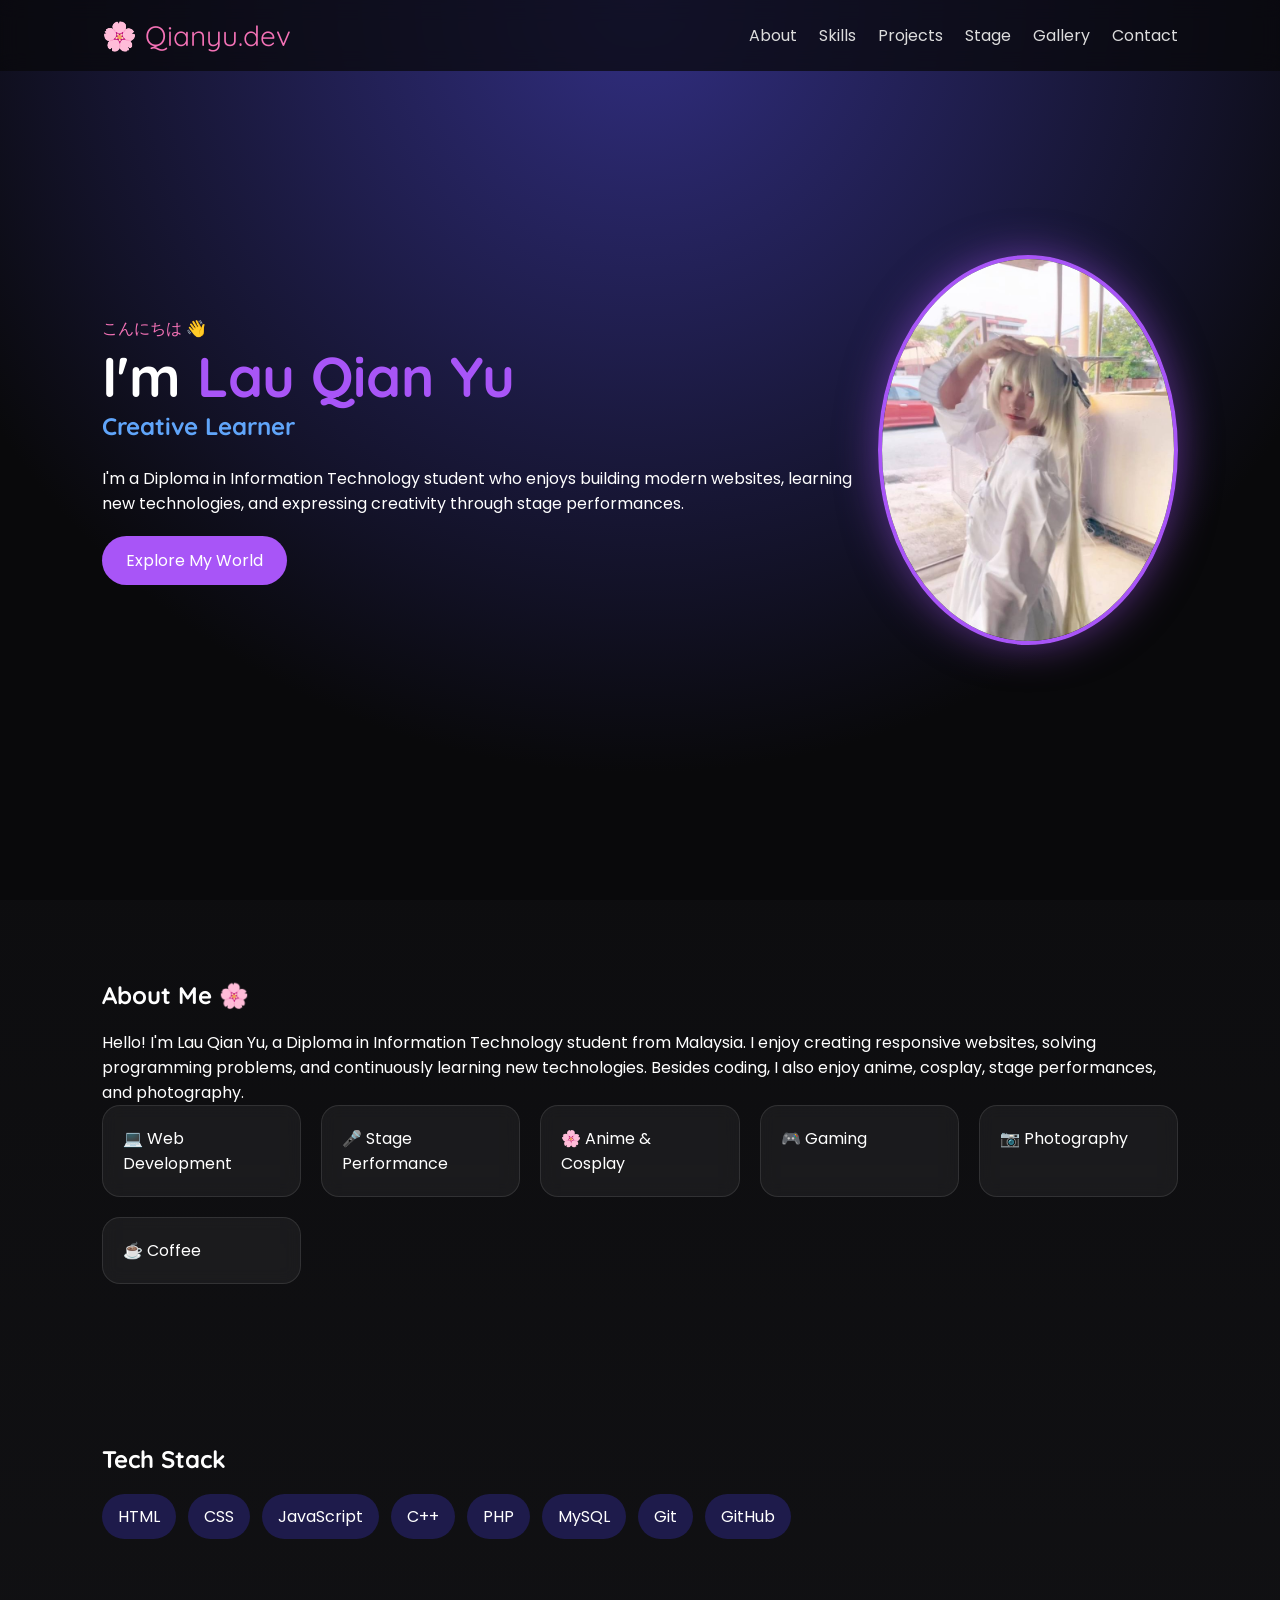
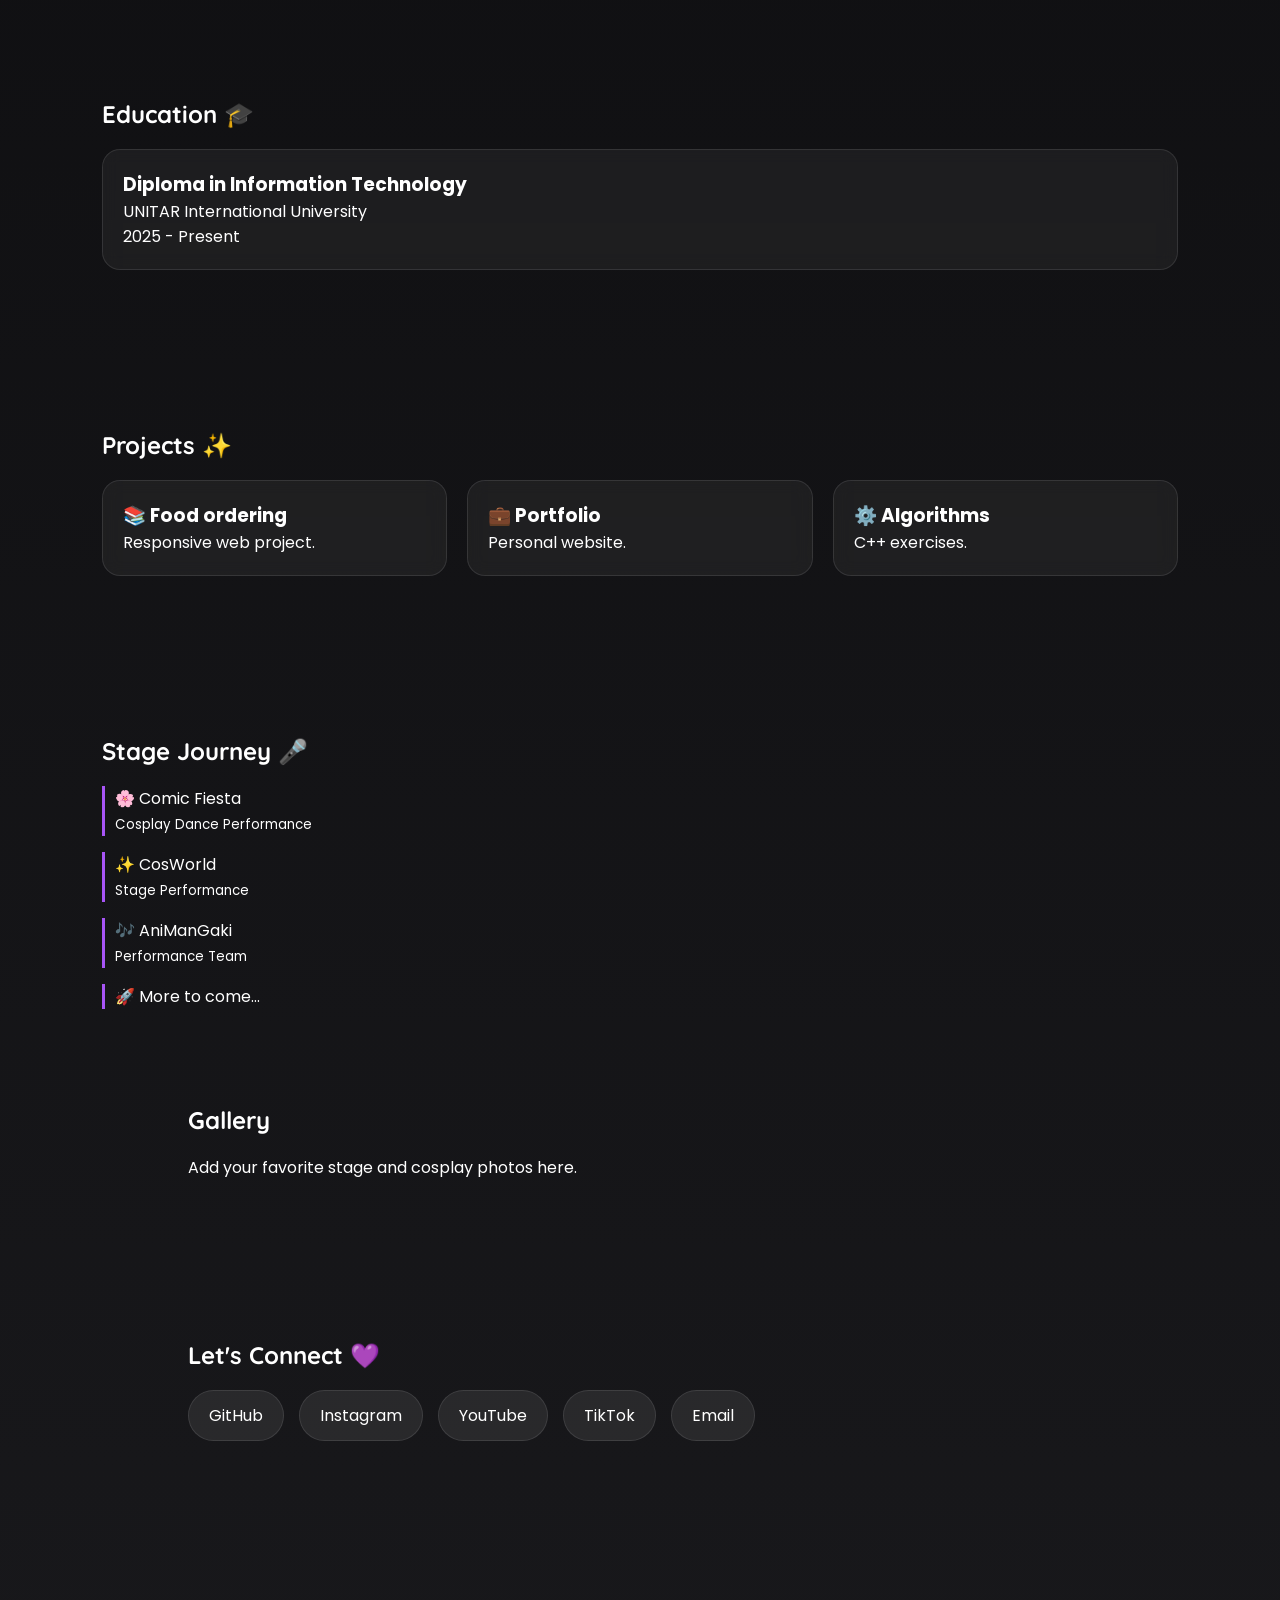
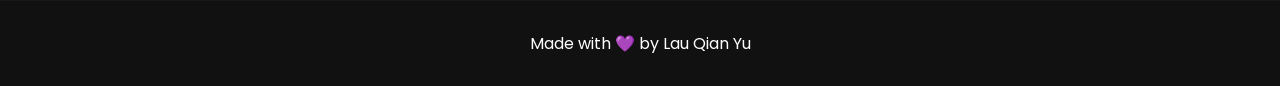
==== index.html @ 83561cad "Enhance index.html with personal and education info Added personal information, education details, a" ====
<!DOCTYPE html>
<html lang="en">
<head>
<meta charset="UTF-8">
<meta name="viewport" content="width=device-width,initial-scale=1">
<title>Qianyu.dev</title>
<link rel="preconnect" href="https://fonts.googleapis.com">
<link href="https://fonts.googleapis.com/css2?family=Quicksand:wght@500;700&family=Poppins:wght@300;400;600&display=swap" rel="stylesheet">
<link rel="stylesheet" href="style.css">
</head>
<body>
<header>
<div class="logo">🌸 Qianyu.dev</div>
<nav>
<a href="#about">About</a>
<a href="#skills">Skills</a>
<a href="#projects">Projects</a>
<a href="#stage">Stage</a>
<a href="#gallery">Gallery</a>
<a href="#contact">Contact</a>
</nav>
</header>

<section class="hero">
<div class="hero-text">
<p class="hello">こんにちは 👋</p>
<h1>I'm <span>Lau Qian Yu</span></h1>
<h2 id="typing"></h2>
<p class="desc">I'm a Diploma in Information Technology student who enjoys building modern websites, learning new technologies, and expressing creativity through stage performances.</p>
<a href="#projects" class="button">Explore My World</a>
</div>
<img src="images/profile.jpg" alt="Profile">
</section>

<section id="about">

<h2>About Me 🌸</h2>

<p class="about-text">

Hello! I'm Lau Qian Yu, a Diploma in Information Technology student from Malaysia.
I enjoy creating responsive websites, solving programming problems, and continuously learning new technologies.

Besides coding, I also enjoy anime, cosplay, stage performances, and photography.

</p>

<div class="cards">

<div class="card">💻 Web Development</div>

<div class="card">🎤 Stage Performance</div>

<div class="card">🌸 Anime & Cosplay</div>

<div class="card">🎮 Gaming</div>

<div class="card">📷 Photography</div>

<div class="card">☕ Coffee</div>

</div>

</section>

<section id="skills">
<h2>Tech Stack</h2>
<div class="badges">
<span>HTML</span><span>CSS</span><span>JavaScript</span><span>C++</span>
<span>PHP</span><span>MySQL</span><span>Git</span><span>GitHub</span>
</div>
</section>

<section id="education">

<h2>Education 🎓</h2>

<div class="card">

<h3>Diploma in Information Technology</h3>

<p>

UNITAR International University

</p>

<p>

2025 - Present

</p>

</div>

</section>


<section id="projects">
<h2>Projects ✨</h2>
<div class="cards">
<div class="card"><h3>📚 Food ordering</h3><p>Responsive web project.</p></div>
<div class="card"><h3>💼 Portfolio</h3><p>Personal website.</p></div>
<div class="card"><h3>⚙️ Algorithms</h3><p>C++ exercises.</p></div>
</div>
</section>

<section id="stage">
<h2>Stage Journey 🎤</h2>
<ul class="timeline">

<li>

🌸 Comic Fiesta

<br>

<small>Cosplay Dance Performance</small>

</li>

<li>

✨ CosWorld

<br>

<small>Stage Performance</small>

</li>

<li>

🎶 AniManGaki

<br>

<small>Performance Team</small>

</li>

<li>

🚀 More to come...

</li>

</ul>
<section id="gallery">
<h2>Gallery</h2>
<p>Add your favorite stage and cosplay photos here.</p>
</section>

<section id="contact">
    <h2>Let's Connect 💜</h2>

    <div class="contact-links">

        <a href="https://github.com/yuna2006" target="_blank">
            <i class="fa-brands fa-github"></i> GitHub
        </a>

        <a href="https://instagram.com/qyuuuuu_?igsh=MXFxcG5ydTdxOGZqZw%3D%3D&utm_source=qr" target="_blank">
            <i class="fa-brands fa-instagram"></i> Instagram
        </a>

        <a href="http://www.youtube.com/@qianyulau-l9u" target="_blank">
            <i class="fa-brands fa-youtube"></i> YouTube
        </a>

        <a href="https://tiktok.com/@yuuuu_478?_r=1&_t=ZS-98UfokVkAjw" target="_blank">
            <i class="fa-brands fa-tiktok"></i> TikTok
        </a>

        <a href="mailto:lauqianyu2@email.com">
            <i class="fa-solid fa-envelope"></i> Email
        </a>

    </div>
</section>

    </div>

</section>
</section>

<footer>Made with 💜 by Lau Qian Yu</footer>
<script src="script.js"></script>
</body>
</html>
</html>
---- style.css ----
*{margin:0;padding:0;box-sizing:border-box}
body{font-family:Poppins,sans-serif;background:linear-gradient(180deg,#09090b,#18181b);color:#fff}
header{position:fixed;top:0;width:100%;display:flex;justify-content:space-between;align-items:center;padding:18px 8%;background:rgba(9,9,11,.75);backdrop-filter:blur(10px)}
.logo{font-family:Quicksand,sans-serif;font-size:28px;color:#f472b6}
nav a{text-decoration:none;color:#ddd;margin-left:18px}
nav a:hover{color:#a855f7}
.hero{min-height:100vh;padding:120px 8%;display:flex;justify-content:space-between;align-items:center;background:radial-gradient(circle at top,#312e81 0,#09090b 70%)}
.hero img{width:300px;border-radius:50%;border:4px solid #a855f7;box-shadow:0 0 40px rgba(168,85,247,.5)}
.hello{color:#f472b6}
h1{font-size:56px;font-family:Quicksand,sans-serif}
h1 span{color:#a855f7}
#typing{color:#60a5fa;height:35px}
.desc{margin:20px 0}
.button{display:inline-block;background:#a855f7;color:#fff;padding:12px 24px;border-radius:30px;text-decoration:none}
section{padding:80px 8%}
h2{font-family:Quicksand,sans-serif;margin-bottom:20px}
.cards{display:grid;grid-template-columns:repeat(auto-fit,minmax(180px,1fr));gap:20px}
.card{background:rgba(255,255,255,.05);border:1px solid rgba(255,255,255,.1);padding:20px;border-radius:18px;backdrop-filter:blur(8px);transition:.3s}
.card:hover{transform:translateY(-6px)}
.badges{display:flex;flex-wrap:wrap;gap:12px}
.badges span{padding:10px 16px;background:#1e1b4b;border-radius:999px}
.timeline{list-style:none}
.timeline li{margin:16px 0;padding-left:10px;border-left:3px solid #a855f7}
footer{text-align:center;padding:30px;background:#111}
.contact-links{
    display:flex;
    flex-wrap:wrap;
    gap:15px;
    margin-top:20px;
}

.contact-links a{
    text-decoration:none;
    color:white;
    background:rgba(255,255,255,.08);
    padding:12px 20px;
    border-radius:30px;
    transition:.3s;
    border:1px solid rgba(255,255,255,.1);
}

.contact-links a:hover{
    background:#a855f7;
    transform:translateY(-3px);
}
@media(max-width:768px){.hero{flex-direction:column-reverse;text-align:center}.hero img{width:200px}header{flex-direction:column;gap:10px}}
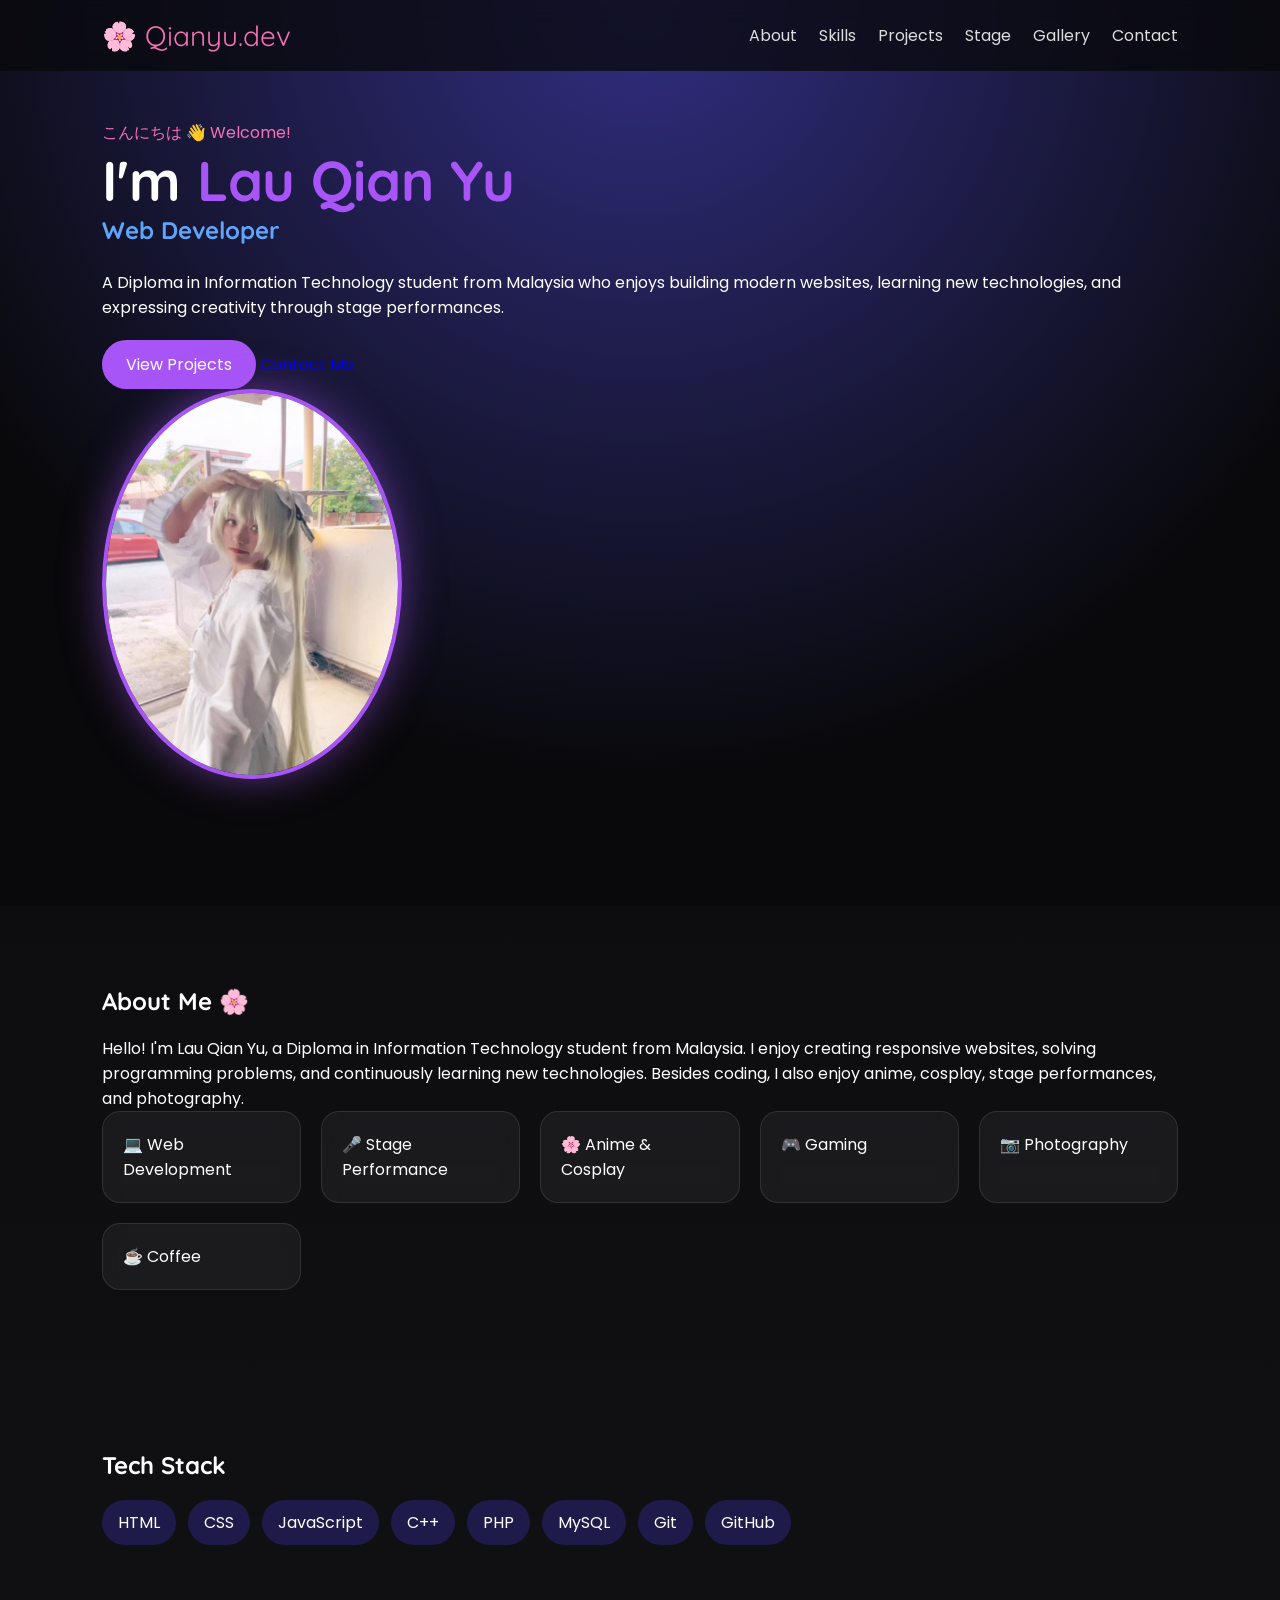
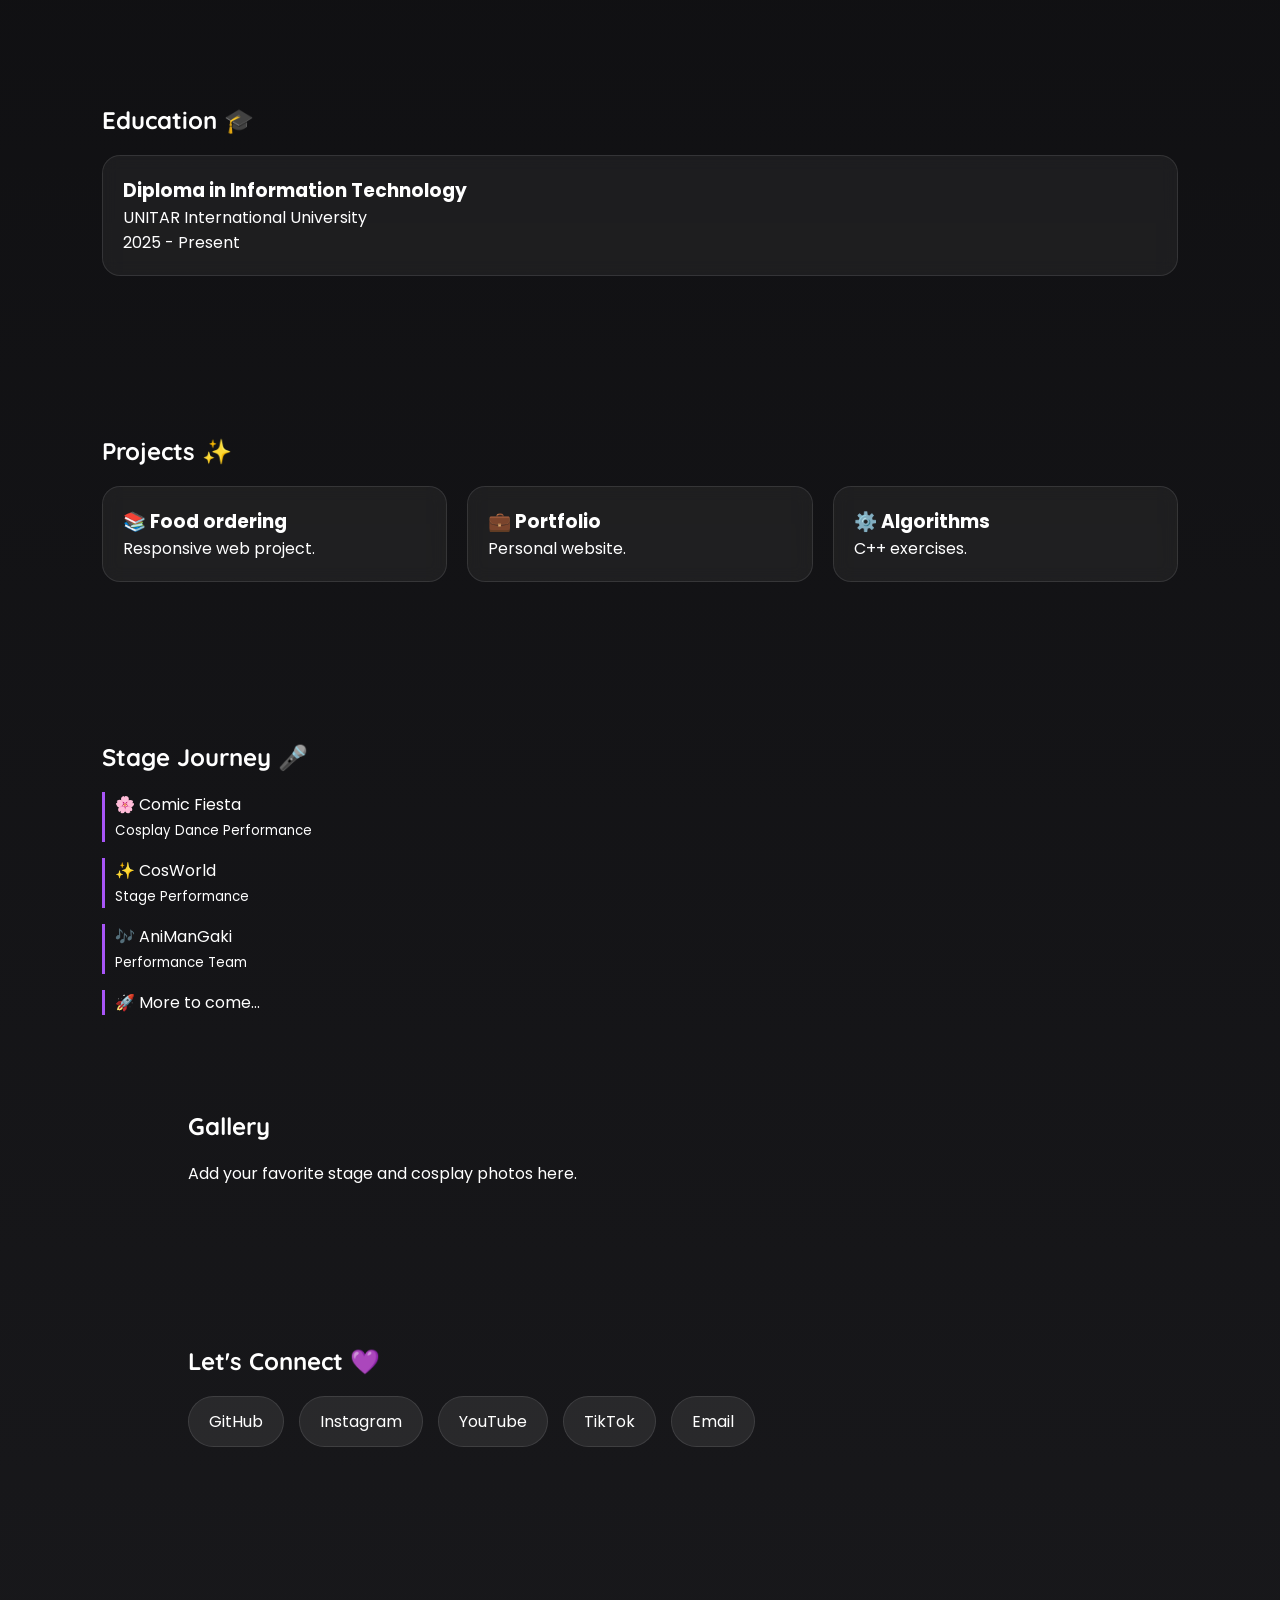
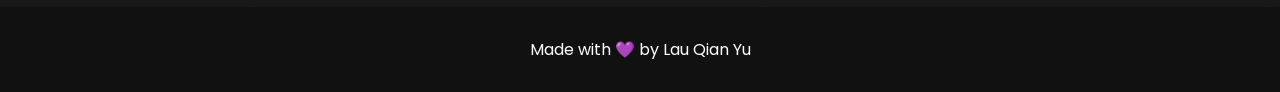
==== commit c8f61608: "Enhance hero section with welcome message and buttons Updated the hero section with a welcoming mess" ====
--- a/index.html
+++ b/index.html
@@ -23,11 +23,36 @@
 
 <section class="hero">
 <div class="hero-text">
-<p class="hello">こんにちは 👋</p>
-<h1>I'm <span>Lau Qian Yu</span></h1>
+<p class="hello">こんにちは 👋 Welcome!</p>
+
+<h1>
+I'm <span>Lau Qian Yu</span>
+</h1>
+
 <h2 id="typing"></h2>
-<p class="desc">I'm a Diploma in Information Technology student who enjoys building modern websites, learning new technologies, and expressing creativity through stage performances.</p>
-<a href="#projects" class="button">Explore My World</a>
+
+<p class="desc">
+
+A Diploma in Information Technology student from Malaysia who enjoys
+building modern websites, learning new technologies, and expressing
+creativity through stage performances.
+
+</p>
+
+<div class="hero-button">
+
+<a href="#projects" class="button">
+
+View Projects
+
+</a>
+
+<a href="#contact" class="button2">
+
+Contact Me
+
+</a>
+
 </div>
 <img src="images/profile.jpg" alt="Profile">
 </section>
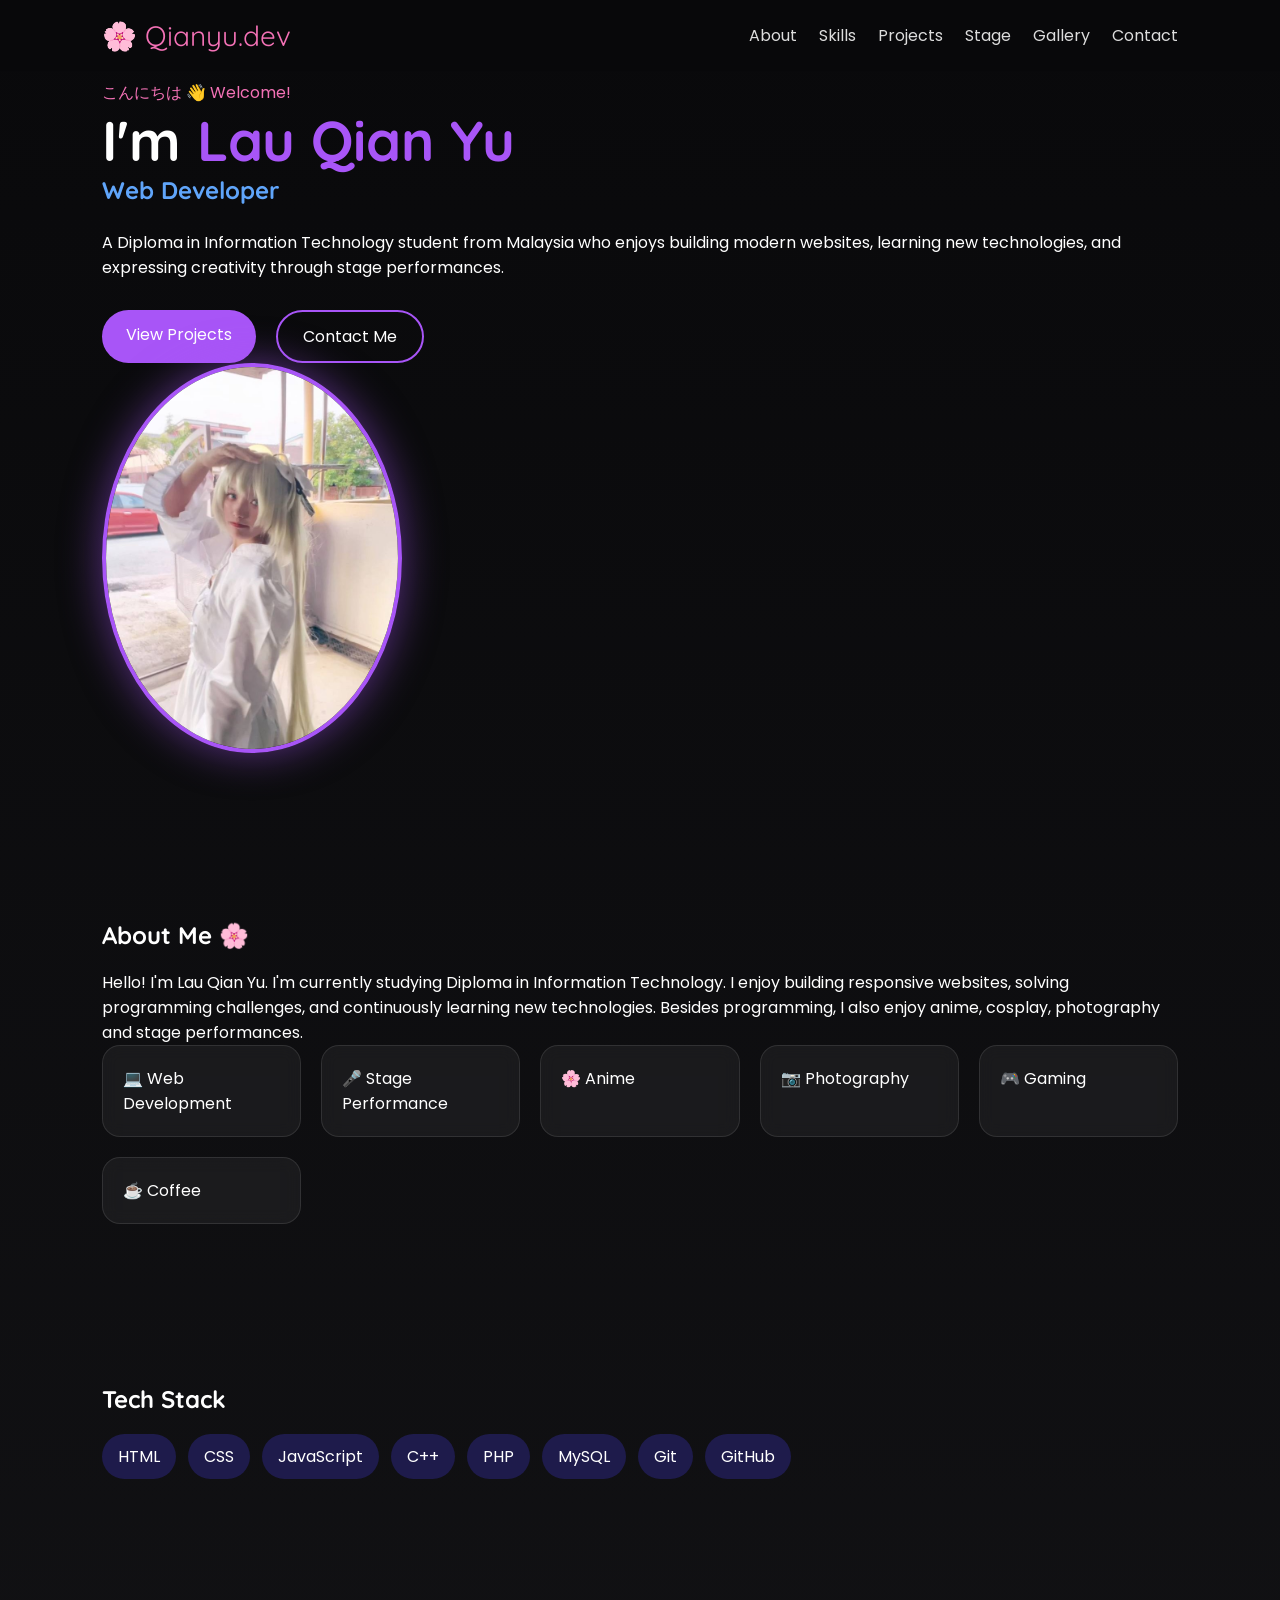
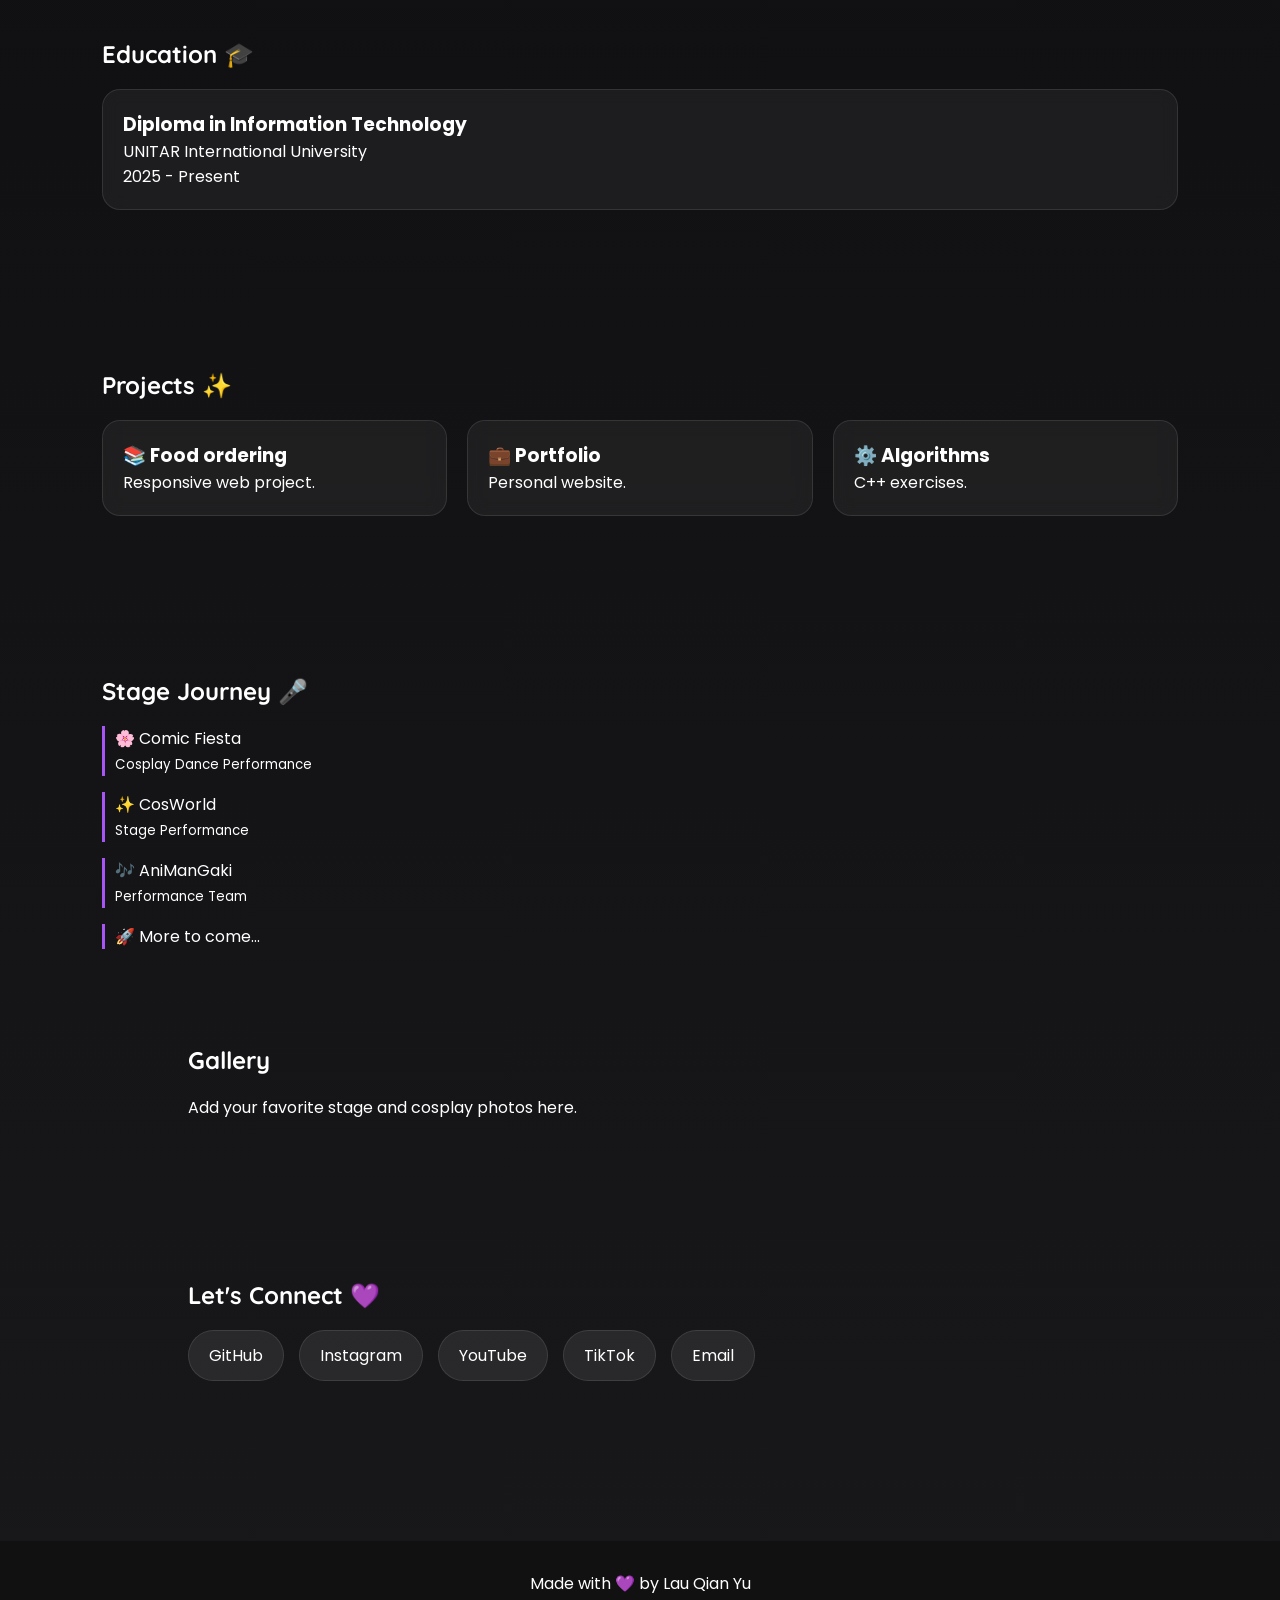
==== commit 39c1eeb0: "Revise About Me section in index.html Updated the personal introduction and interests in the About M" ====
--- a/index.html
+++ b/index.html
@@ -63,10 +63,15 @@
 
 <p class="about-text">
 
-Hello! I'm Lau Qian Yu, a Diploma in Information Technology student from Malaysia.
-I enjoy creating responsive websites, solving programming problems, and continuously learning new technologies.
-
-Besides coding, I also enjoy anime, cosplay, stage performances, and photography.
+Hello! I'm Lau Qian Yu.
+
+I'm currently studying Diploma in Information Technology.
+
+I enjoy building responsive websites, solving programming challenges,
+and continuously learning new technologies.
+
+Besides programming, I also enjoy anime, cosplay, photography and
+stage performances.
 
 </p>
 
@@ -76,18 +81,18 @@
 
 <div class="card">🎤 Stage Performance</div>
 
-<div class="card">🌸 Anime & Cosplay</div>
+<div class="card">🌸 Anime</div>
+
+<div class="card">📷 Photography</div>
 
 <div class="card">🎮 Gaming</div>
 
-<div class="card">📷 Photography</div>
-
 <div class="card">☕ Coffee</div>
 
 </div>
 
 </section>
-
+    
 <section id="skills">
 <h2>Tech Stack</h2>
 <div class="badges">
--- a/style.css
+++ b/style.css
@@ -4,7 +4,41 @@
 .logo{font-family:Quicksand,sans-serif;font-size:28px;color:#f472b6}
 nav a{text-decoration:none;color:#ddd;margin-left:18px}
 nav a:hover{color:#a855f7}
-.hero{min-height:100vh;padding:120px 8%;display:flex;justify-content:space-between;align-items:center;background:radial-gradient(circle at top,#312e81 0,#09090b 70%)}
+.hero-button{
+
+margin-top:30px;
+
+display:flex;
+
+gap:20px;
+
+flex-wrap:wrap;
+
+}
+
+.button2{
+
+background:transparent;
+
+border:2px solid #A855F7;
+
+color:white;
+
+padding:12px 25px;
+
+border-radius:30px;
+
+text-decoration:none;
+
+transition:.3s;
+
+}
+
+.button2:hover{
+
+background:#A855F7;
+
+}
 .hero img{width:300px;border-radius:50%;border:4px solid #a855f7;box-shadow:0 0 40px rgba(168,85,247,.5)}
 .hello{color:#f472b6}
 h1{font-size:56px;font-family:Quicksand,sans-serif}
@@ -43,4 +77,4 @@
     background:#a855f7;
     transform:translateY(-3px);
 }
-@media(max-width:768px){.hero{flex-direction:column-reverse;text-align:center}.hero img{width:200px}header{flex-direction:column;gap:10px}}+@media(max-width:768px){.hero{flex-direction:column-reverse;text-align:center}.hero img{width:200px}header{flex-direction:column;gap:10px}}
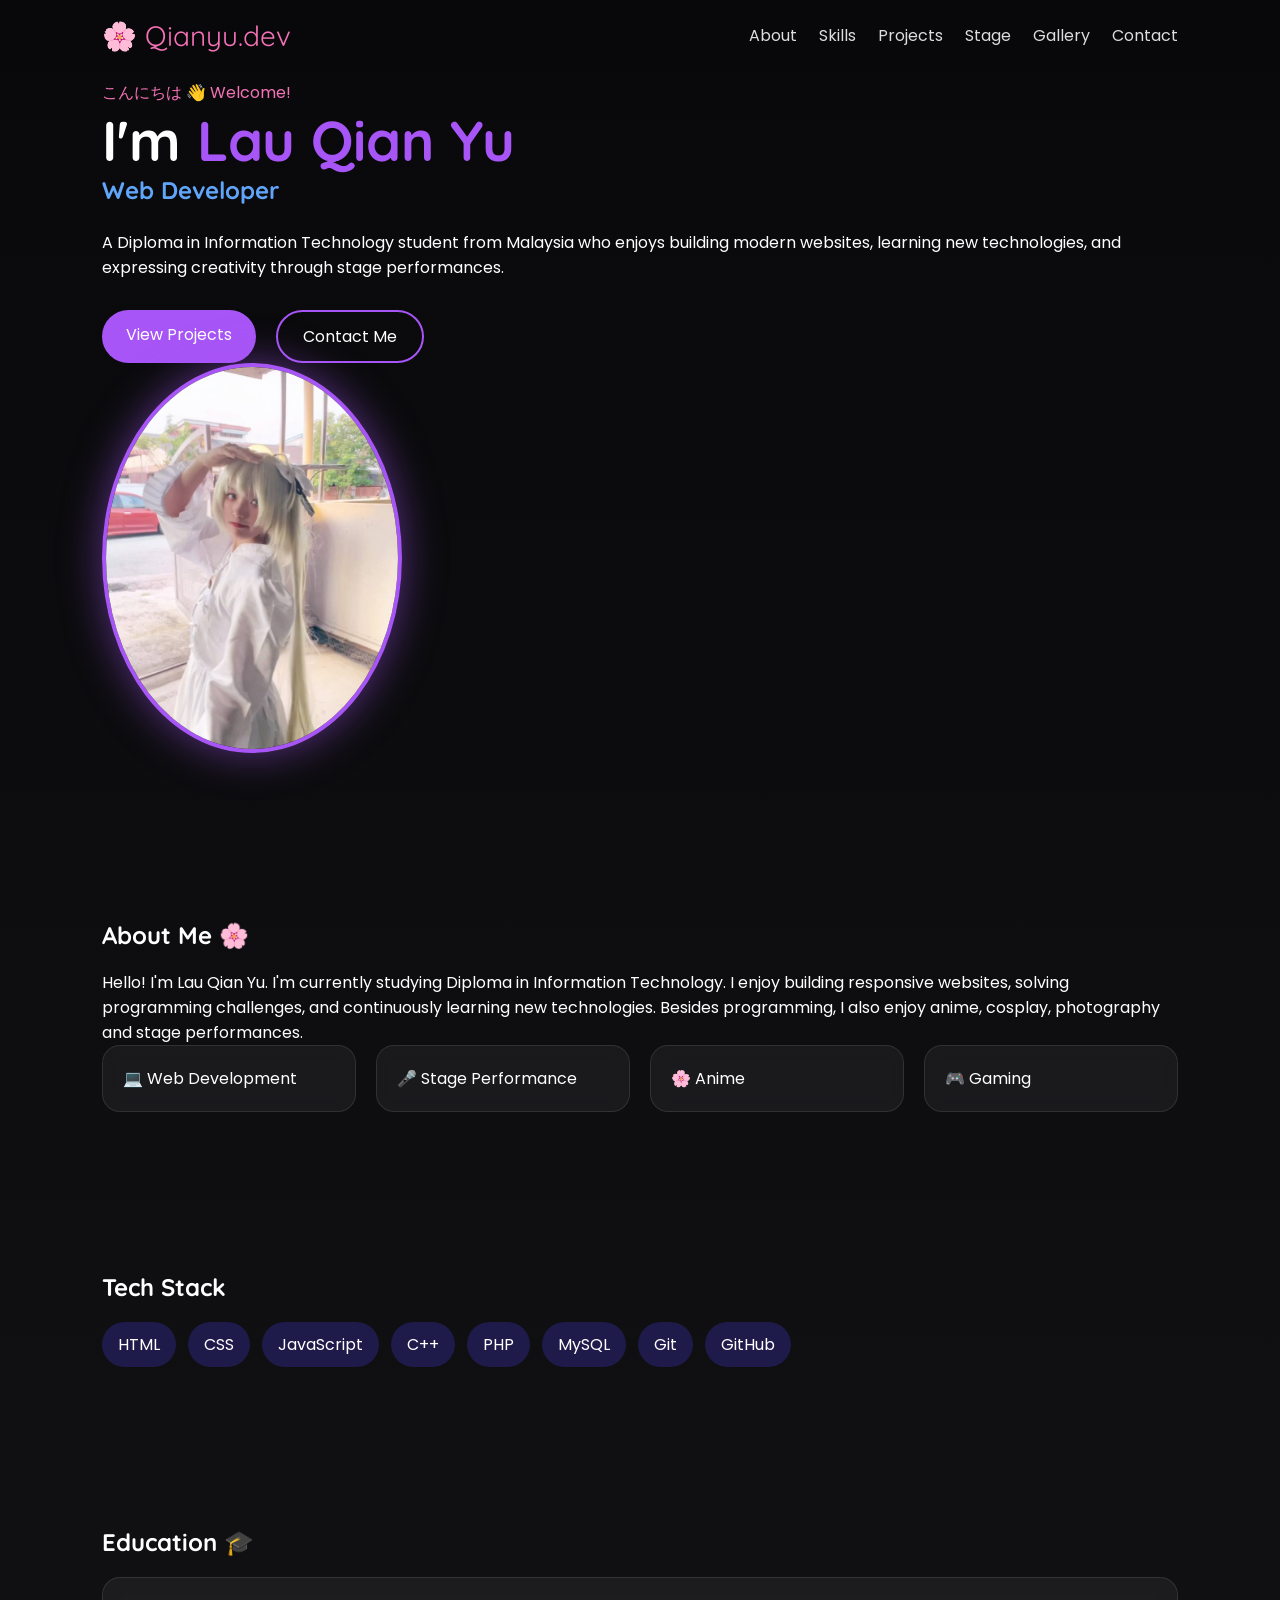
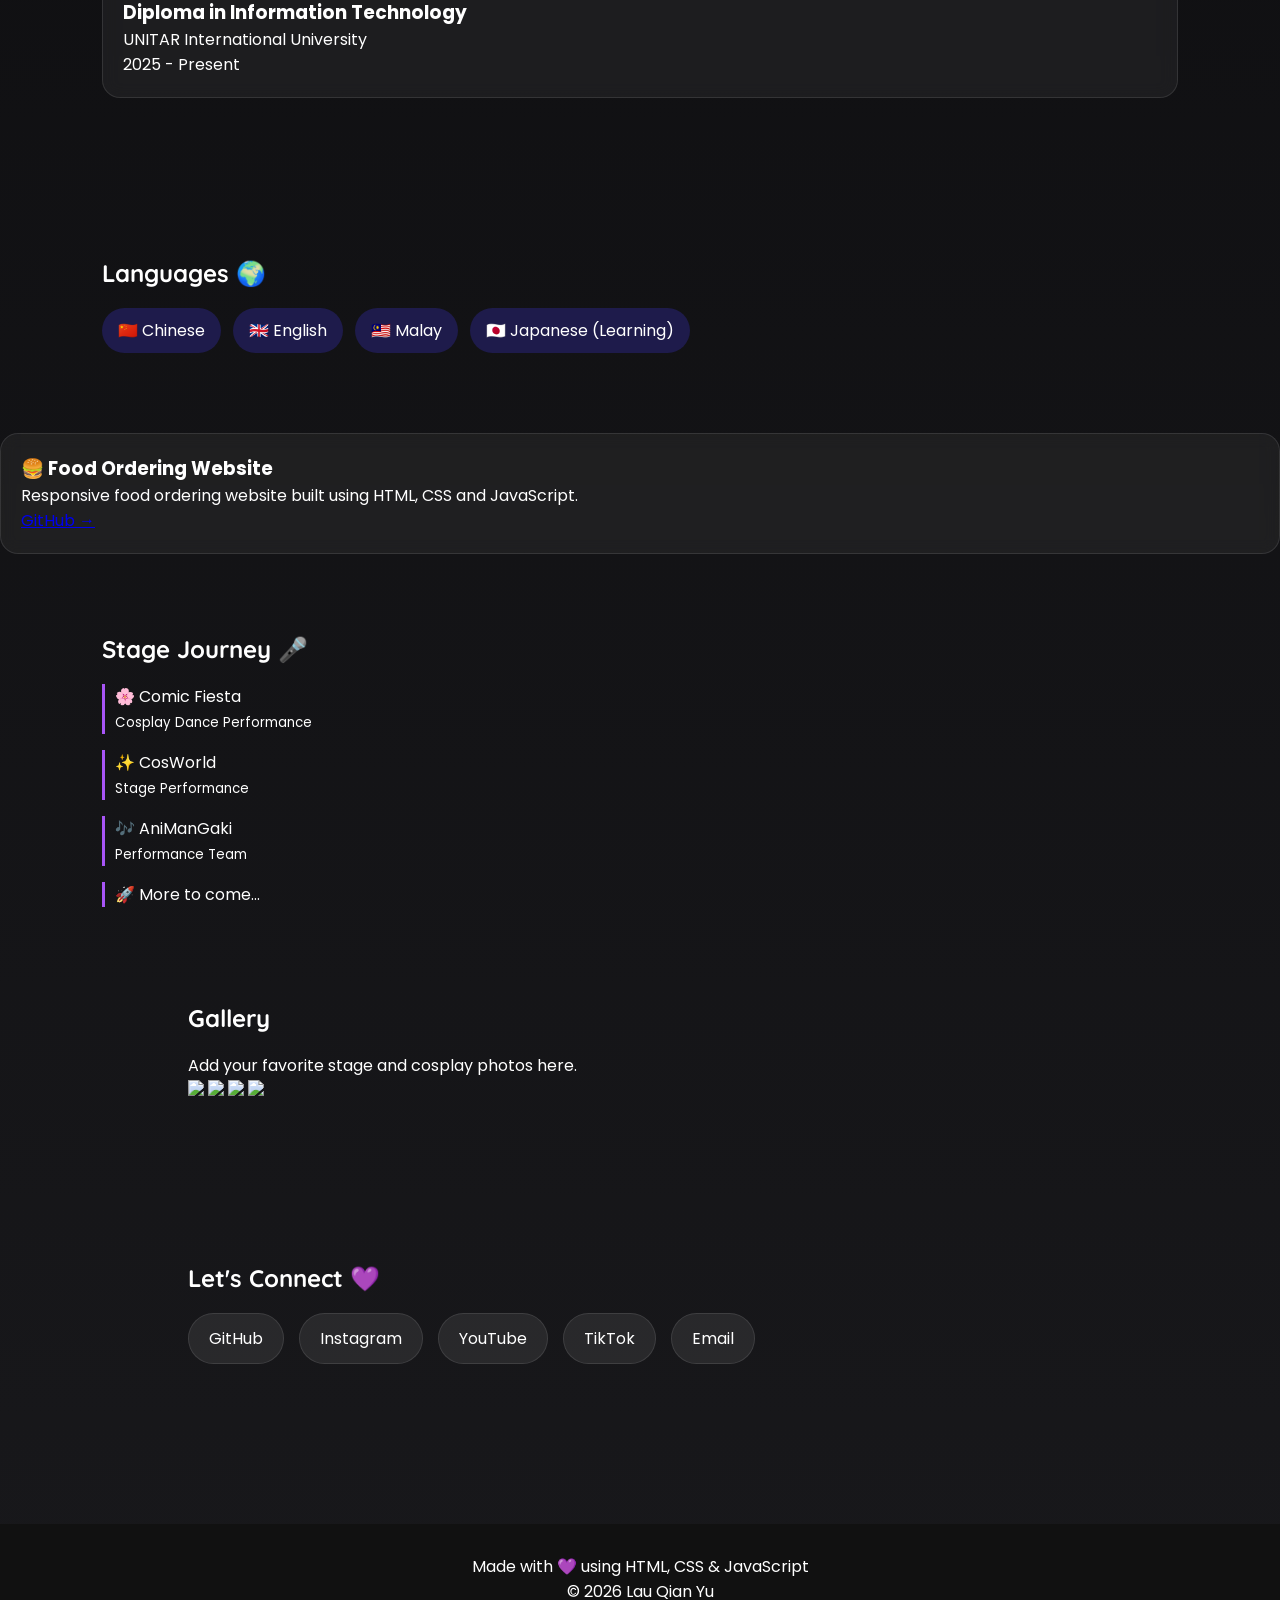
==== commit 5f98ec10: "Refactor index.html to update sections and footer Removed photography and coffee sections, added foo" ====
--- a/index.html
+++ b/index.html
@@ -83,11 +83,8 @@
 
 <div class="card">🌸 Anime</div>
 
-<div class="card">📷 Photography</div>
-
 <div class="card">🎮 Gaming</div>
 
-<div class="card">☕ Coffee</div>
 
 </div>
 
@@ -105,9 +102,15 @@
 
 <h2>Education 🎓</h2>
 
+<div class="cards">
+
 <div class="card">
 
-<h3>Diploma in Information Technology</h3>
+<h3>
+
+Diploma in Information Technology
+
+</h3>
 
 <p>
 
@@ -123,18 +126,47 @@
 
 </div>
 
-</section>
-
-
-<section id="projects">
-<h2>Projects ✨</h2>
-<div class="cards">
-<div class="card"><h3>📚 Food ordering</h3><p>Responsive web project.</p></div>
-<div class="card"><h3>💼 Portfolio</h3><p>Personal website.</p></div>
-<div class="card"><h3>⚙️ Algorithms</h3><p>C++ exercises.</p></div>
-</div>
-</section>
-
+</div>
+
+</section>
+
+<section id="language">
+
+<h2>Languages 🌍</h2>
+
+<div class="badges">
+
+<span>🇨🇳 Chinese</span>
+
+<span>🇬🇧 English</span>
+
+<span>🇲🇾 Malay</span>
+
+<span>🇯🇵 Japanese (Learning)</span>
+
+</div>
+
+</section>
+    
+
+<div class="card">
+
+<h3>🍔 Food Ordering Website</h3>
+
+<p>
+
+Responsive food ordering website built using HTML, CSS and JavaScript.
+
+</p>
+
+<a href="你的GitHub">
+
+GitHub →
+
+</a>
+
+</div>
+    
 <section id="stage">
 <h2>Stage Journey 🎤</h2>
 <ul class="timeline">
@@ -179,6 +211,17 @@
 <section id="gallery">
 <h2>Gallery</h2>
 <p>Add your favorite stage and cosplay photos here.</p>
+<div class="gallery">
+
+<img src="images/cf.jpg">
+
+<img src="images/cosworld.jpg">
+
+<img src="images/group.jpg">
+
+<img src="images/stage.jpg">
+
+</div>
 </section>
 
 <section id="contact">
@@ -214,7 +257,21 @@
 </section>
 </section>
 
-<footer>Made with 💜 by Lau Qian Yu</footer>
+<footer>
+
+<p>
+
+Made with 💜 using HTML, CSS & JavaScript
+
+</p>
+
+<p>
+
+© 2026 Lau Qian Yu
+
+</p>
+
+</footer>
 <script src="script.js"></script>
 </body>
 </html>
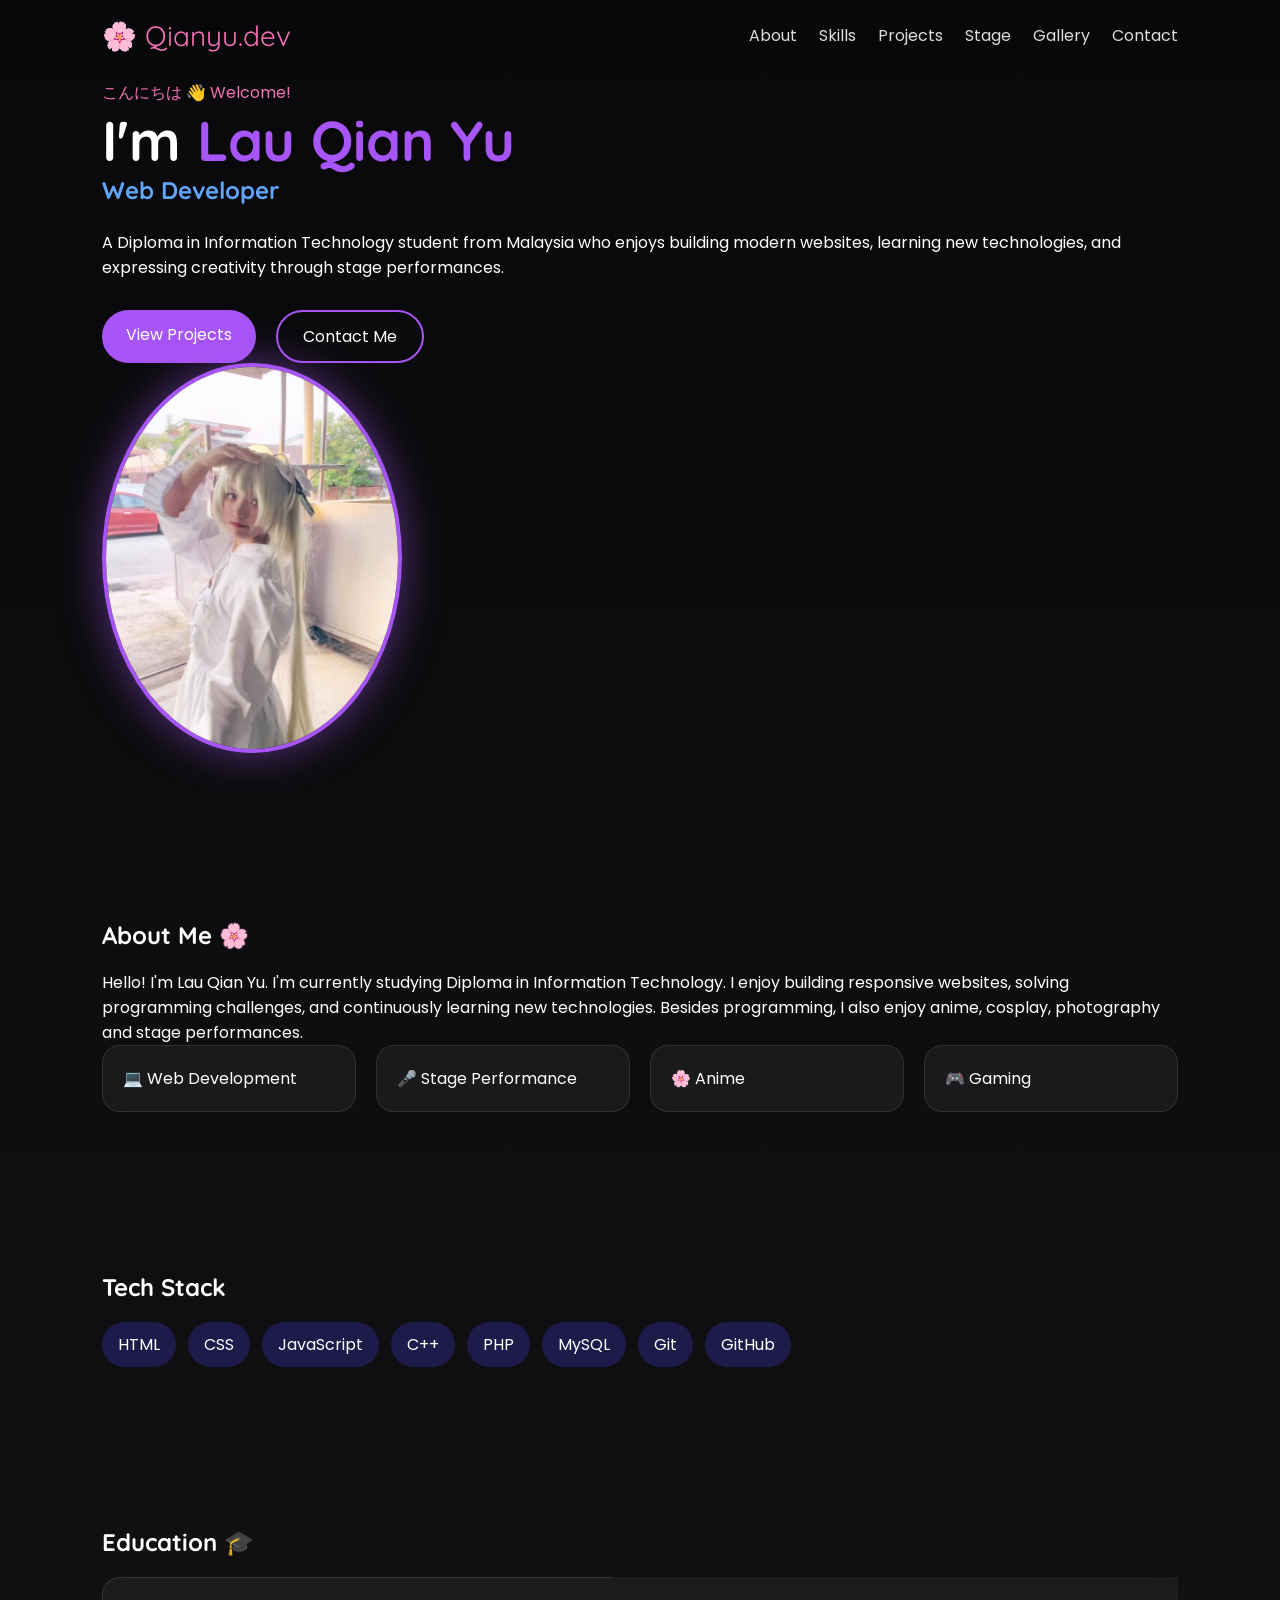
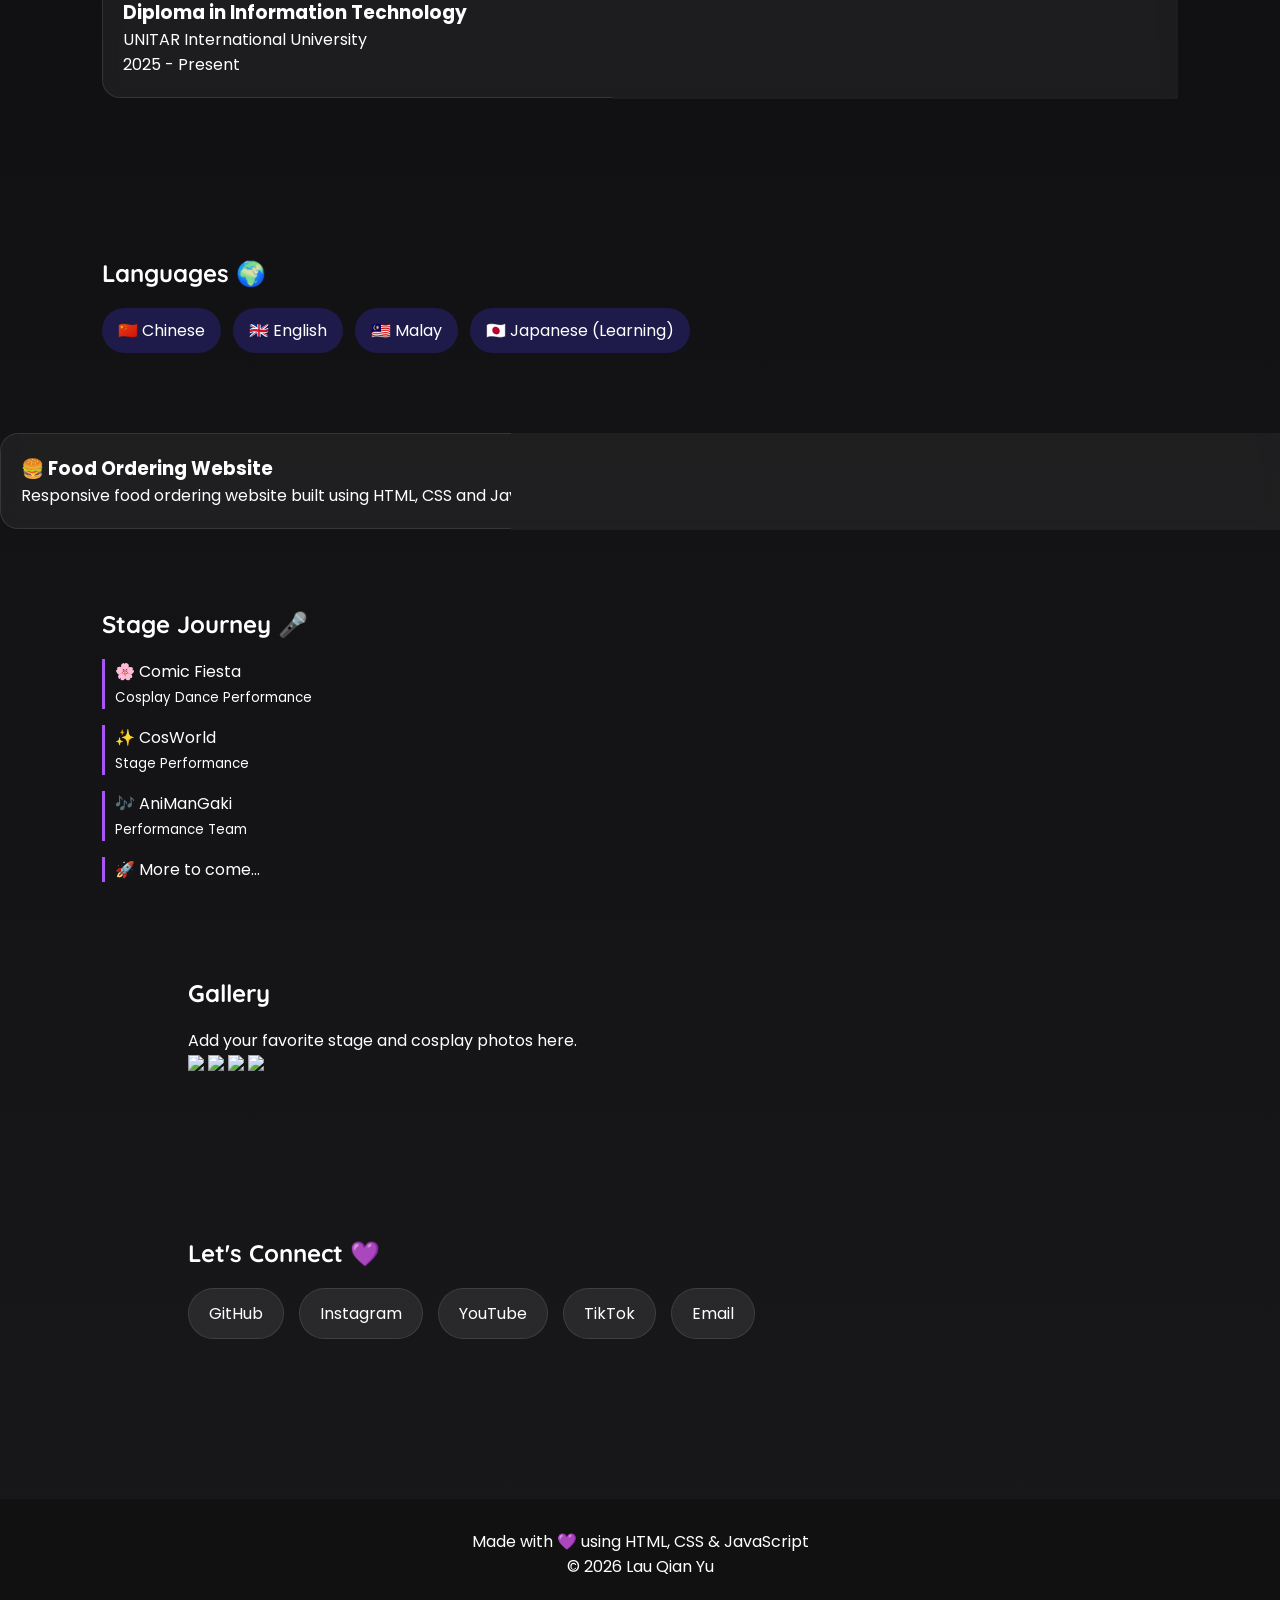
==== commit 9242040b: "Update GitHub link in index.html" ====
--- a/index.html
+++ b/index.html
@@ -159,9 +159,8 @@
 
 </p>
 
-<a href="你的GitHub">
-
-GitHub →
+<a href="https://github.com/yuna2006">
+
 
 </a>
 
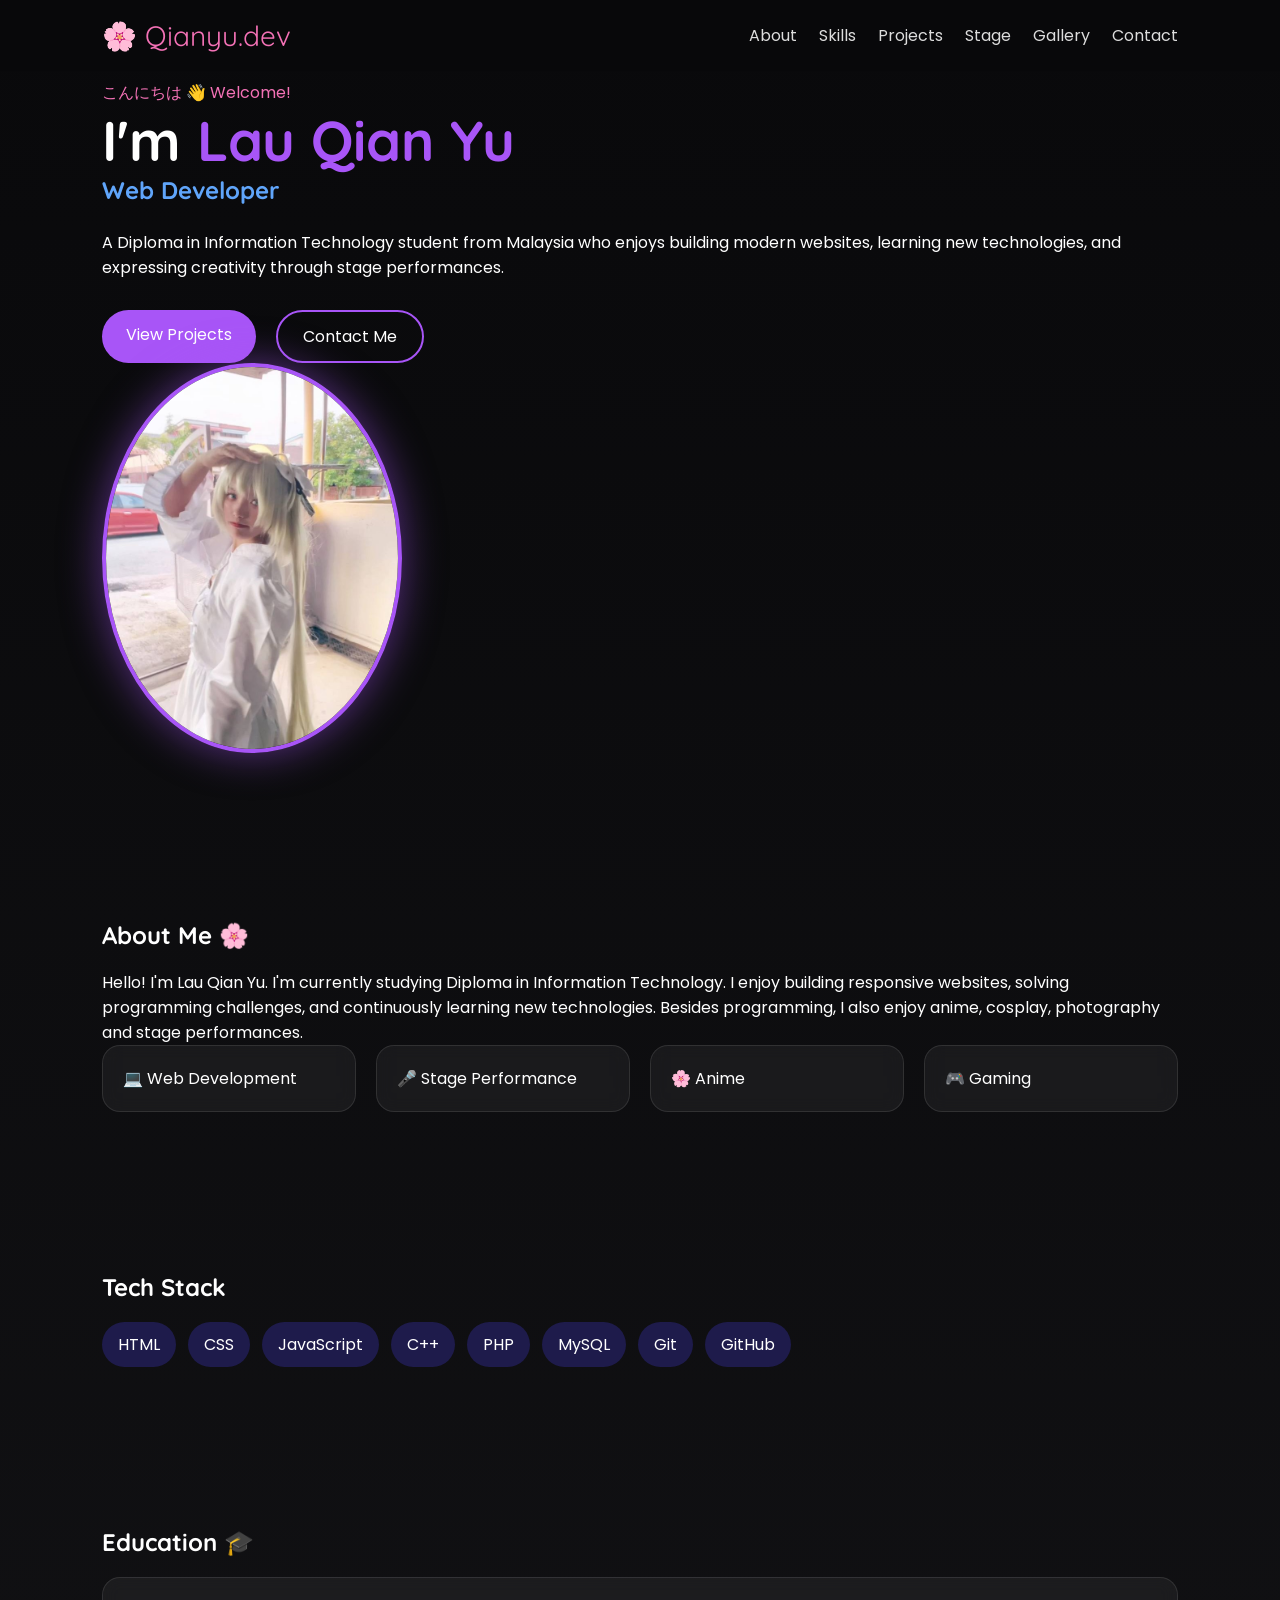
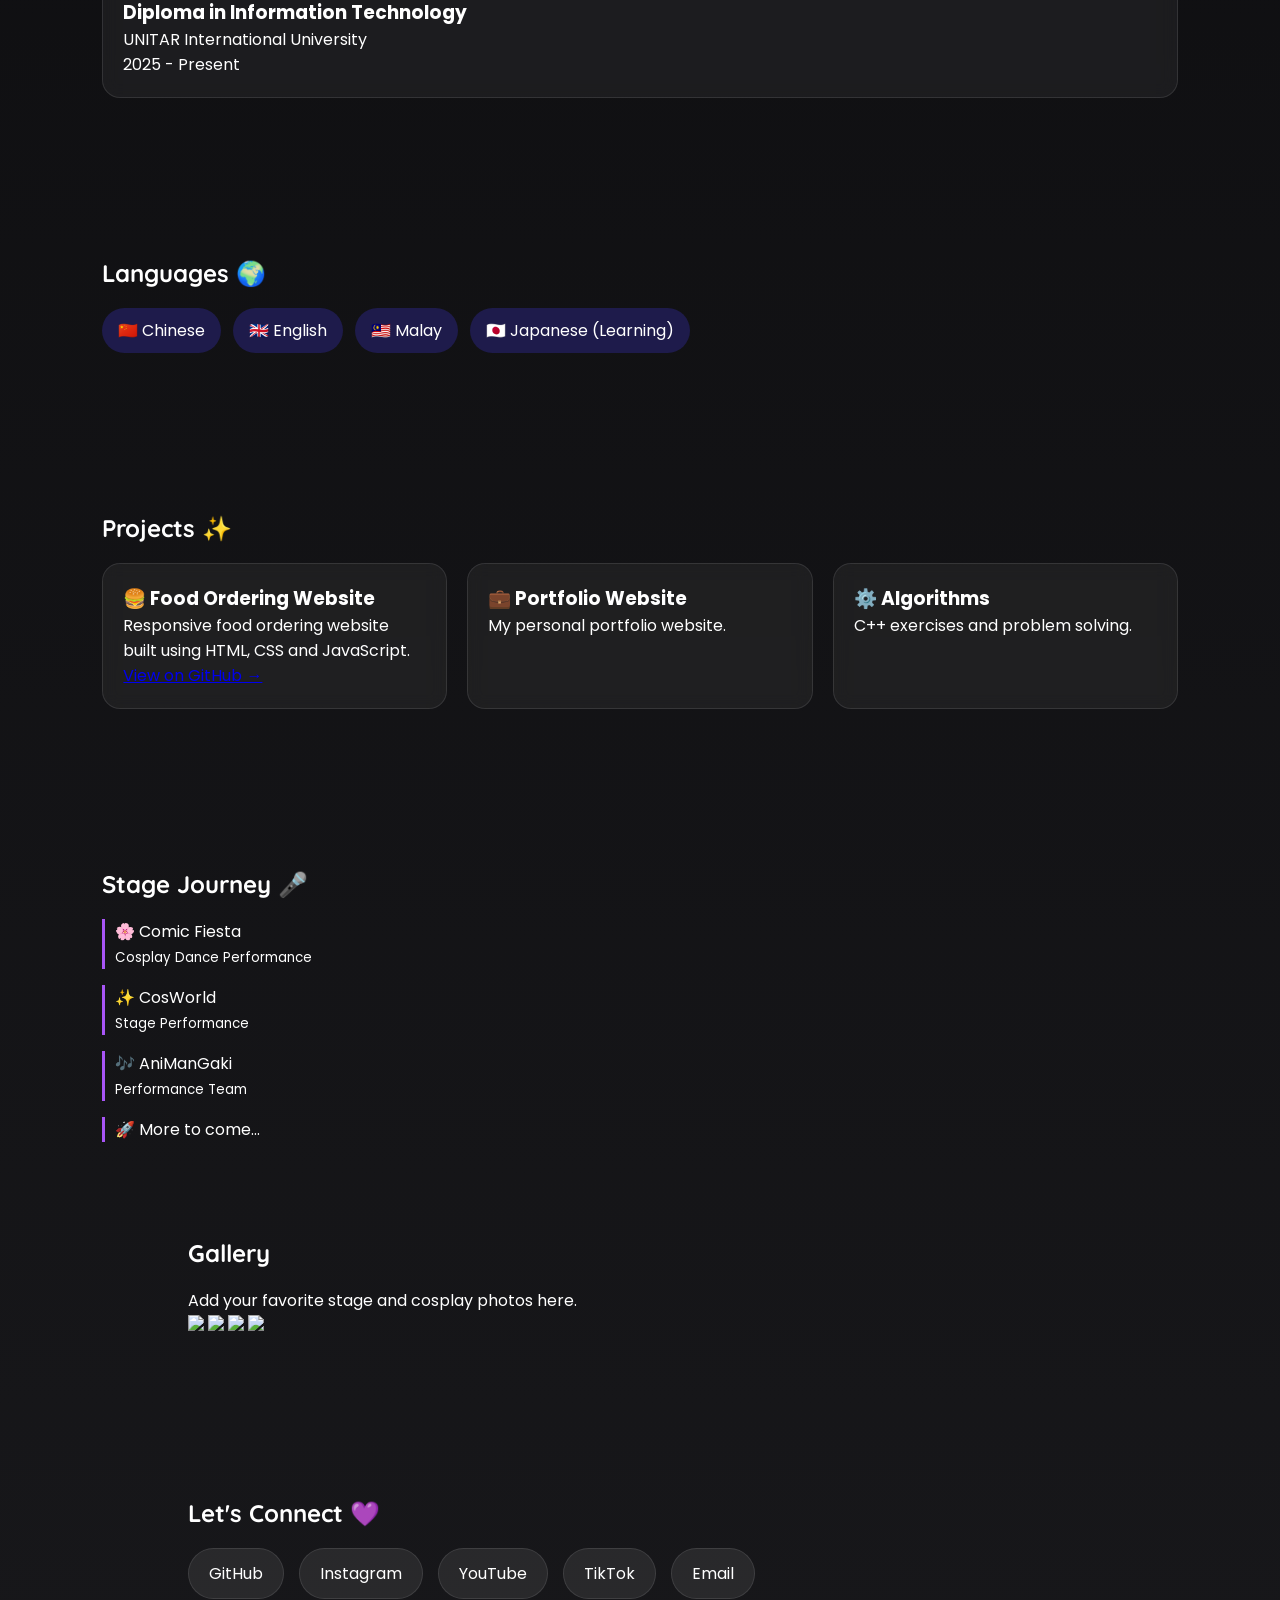
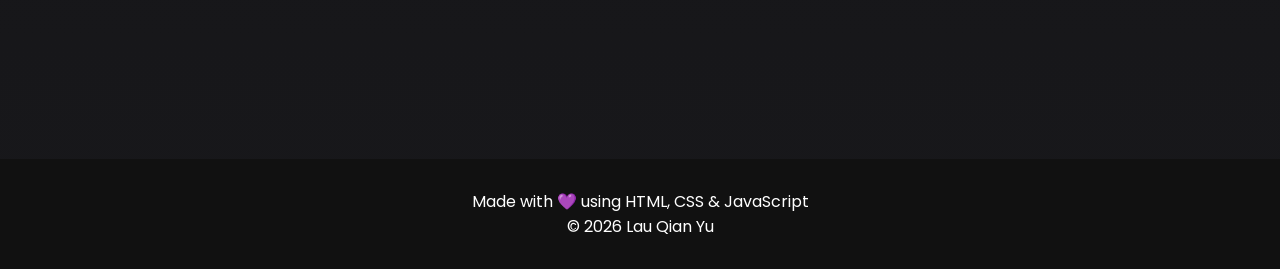
==== commit cfaf4c1c: "Update index.html with new project sections Added new project cards for portfolio and algorithms." ====
--- a/index.html
+++ b/index.html
@@ -22,6 +22,7 @@
 </header>
 
 <section class="hero">
+
 <div class="hero-text">
 <p class="hello">こんにちは 👋 Welcome!</p>
 
@@ -149,22 +150,51 @@
 </section>
     
 
+<section id="projects">
+
+<h2>Projects ✨</h2>
+
+<div class="cards">
+
 <div class="card">
 
 <h3>🍔 Food Ordering Website</h3>
 
 <p>
-
 Responsive food ordering website built using HTML, CSS and JavaScript.
-
-</p>
-
-<a href="https://github.com/yuna2006">
-
+</p>
+
+<a href="https://github.com/yuna2006/food-ordering" target="_blank">
+
+View on GitHub →
 
 </a>
 
 </div>
+
+<div class="card">
+
+<h3>💼 Portfolio Website</h3>
+
+<p>
+My personal portfolio website.
+</p>
+
+</div>
+
+<div class="card">
+
+<h3>⚙️ Algorithms</h3>
+
+<p>
+C++ exercises and problem solving.
+</p>
+
+</div>
+
+</div>
+
+</section>
     
 <section id="stage">
 <h2>Stage Journey 🎤</h2>
@@ -259,19 +289,16 @@
 <footer>
 
 <p>
-
 Made with 💜 using HTML, CSS & JavaScript
-
-</p>
-
-<p>
-
+</p>
+
+<p>
 © 2026 Lau Qian Yu
-
 </p>
 
 </footer>
+
 <script src="script.js"></script>
+
 </body>
 </html>
-</html>
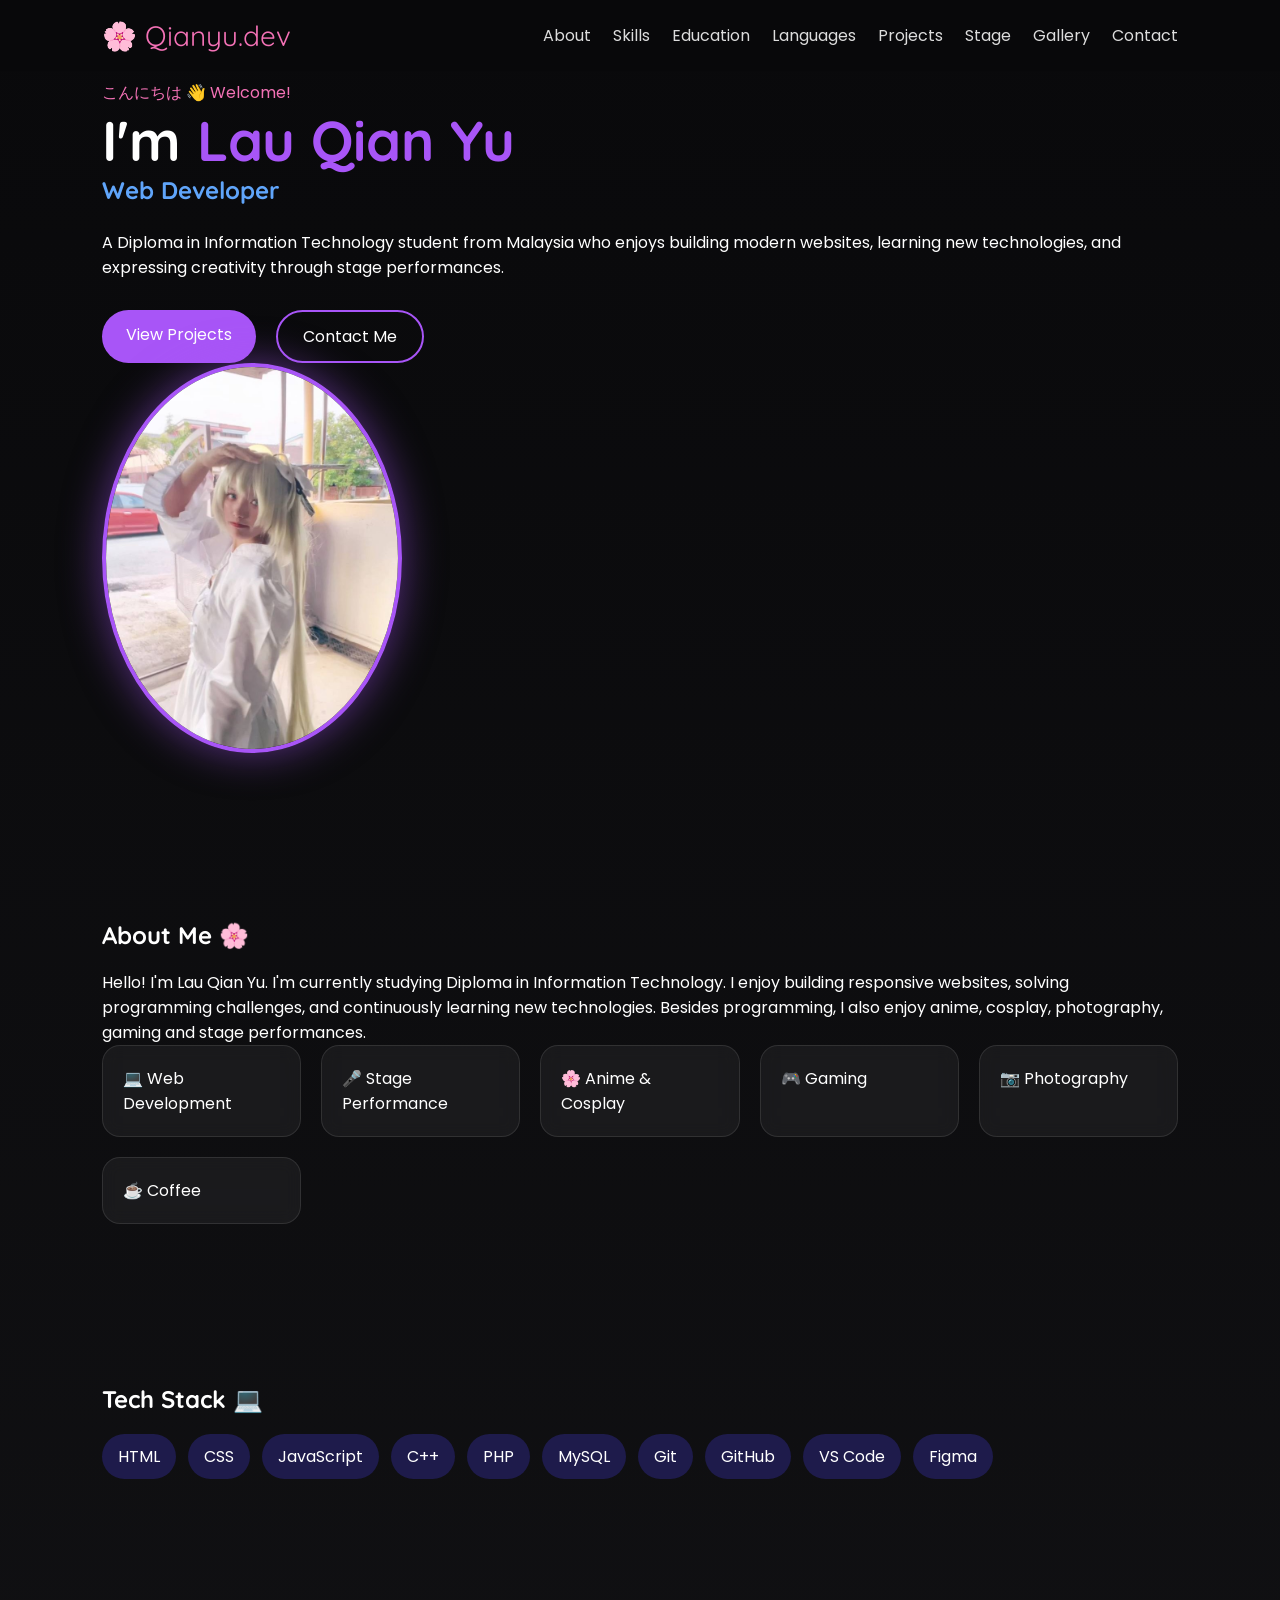
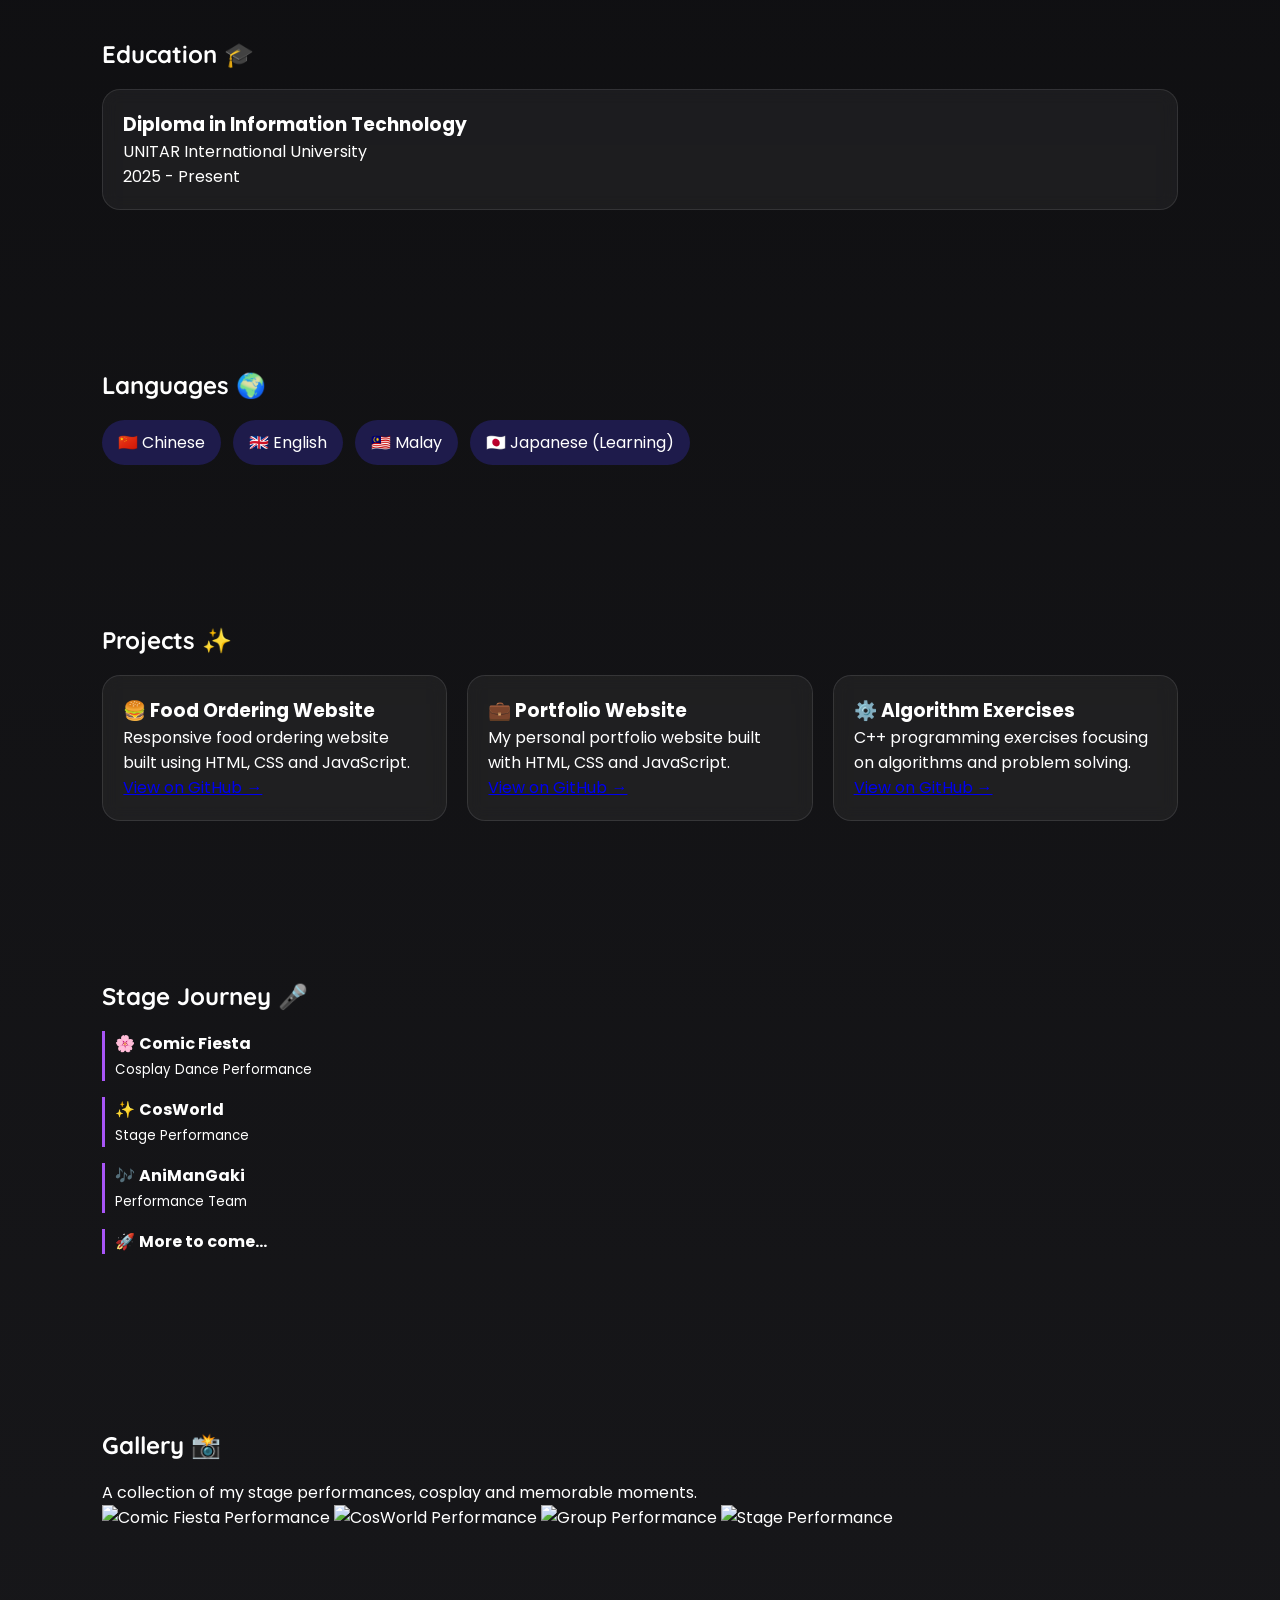
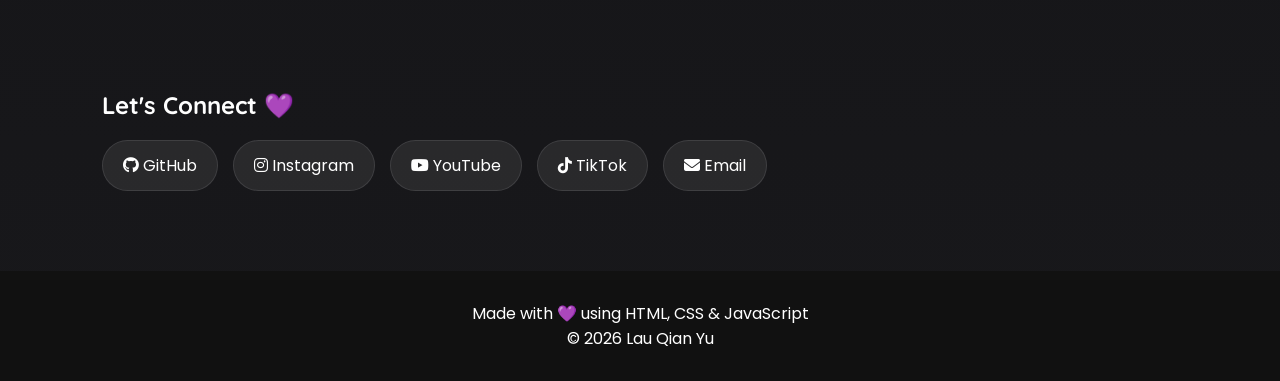
==== commit 796a45a8: "Update index.html" ====
--- a/index.html
+++ b/index.html
@@ -1,304 +1,642 @@
 <!DOCTYPE html>
 <html lang="en">
+
 <head>
-<meta charset="UTF-8">
-<meta name="viewport" content="width=device-width,initial-scale=1">
-<title>Qianyu.dev</title>
-<link rel="preconnect" href="https://fonts.googleapis.com">
-<link href="https://fonts.googleapis.com/css2?family=Quicksand:wght@500;700&family=Poppins:wght@300;400;600&display=swap" rel="stylesheet">
-<link rel="stylesheet" href="style.css">
+
+    <meta charset="UTF-8">
+
+    <meta name="viewport" content="width=device-width, initial-scale=1.0">
+
+    <title>Qianyu.dev</title>
+
+    <!-- Google Fonts -->
+    <link rel="preconnect" href="https://fonts.googleapis.com">
+
+    <link
+        href="https://fonts.googleapis.com/css2?family=Quicksand:wght@500;700&family=Poppins:wght@300;400;500;600&display=swap"
+        rel="stylesheet">
+
+    <!-- Font Awesome -->
+    <link
+        rel="stylesheet"
+        href="https://cdnjs.cloudflare.com/ajax/libs/font-awesome/6.7.2/css/all.min.css">
+
+    <!-- CSS -->
+    <link rel="stylesheet" href="style.css">
+
 </head>
+
+
 <body>
+
+
+<!-- ================= HEADER ================= -->
+
 <header>
-<div class="logo">🌸 Qianyu.dev</div>
-<nav>
-<a href="#about">About</a>
-<a href="#skills">Skills</a>
-<a href="#projects">Projects</a>
-<a href="#stage">Stage</a>
-<a href="#gallery">Gallery</a>
-<a href="#contact">Contact</a>
-</nav>
+
+    <div class="logo">
+        🌸 Qianyu.dev
+    </div>
+
+
+    <nav>
+
+        <a href="#about">About</a>
+
+        <a href="#skills">Skills</a>
+
+        <a href="#education">Education</a>
+
+        <a href="#language">Languages</a>
+
+        <a href="#projects">Projects</a>
+
+        <a href="#stage">Stage</a>
+
+        <a href="#gallery">Gallery</a>
+
+        <a href="#contact">Contact</a>
+
+    </nav>
+
 </header>
 
-<section class="hero">
-
-<div class="hero-text">
-<p class="hello">こんにちは 👋 Welcome!</p>
-
-<h1>
-I'm <span>Lau Qian Yu</span>
-</h1>
-
-<h2 id="typing"></h2>
-
-<p class="desc">
-
-A Diploma in Information Technology student from Malaysia who enjoys
-building modern websites, learning new technologies, and expressing
-creativity through stage performances.
-
-</p>
-
-<div class="hero-button">
-
-<a href="#projects" class="button">
-
-View Projects
-
-</a>
-
-<a href="#contact" class="button2">
-
-Contact Me
-
-</a>
-
-</div>
-<img src="images/profile.jpg" alt="Profile">
-</section>
+
+
+<!-- ================= HERO ================= -->
+
+<section class="hero" id="home">
+
+    <div class="hero-text">
+
+        <p class="hello">
+            こんにちは 👋 Welcome!
+        </p>
+
+
+        <h1>
+            I'm <span>Lau Qian Yu</span>
+        </h1>
+
+
+        <h2 id="typing"></h2>
+
+
+        <p class="desc">
+
+            A Diploma in Information Technology student from Malaysia
+            who enjoys building modern websites, learning new technologies,
+            and expressing creativity through stage performances.
+
+        </p>
+
+
+        <div class="hero-button">
+
+            <a href="#projects" class="button">
+                View Projects
+            </a>
+
+
+            <a href="#contact" class="button2">
+                Contact Me
+            </a>
+
+        </div>
+
+    </div>
+
+
+    <div class="hero-image">
+
+        <img
+            src="images/profile.jpg"
+            alt="Lau Qian Yu Profile">
+
+    </div>
+
+</section>
+
+
+
+<!-- ================= ABOUT ================= -->
 
 <section id="about">
 
-<h2>About Me 🌸</h2>
-
-<p class="about-text">
-
-Hello! I'm Lau Qian Yu.
-
-I'm currently studying Diploma in Information Technology.
-
-I enjoy building responsive websites, solving programming challenges,
-and continuously learning new technologies.
-
-Besides programming, I also enjoy anime, cosplay, photography and
-stage performances.
-
-</p>
-
-<div class="cards">
-
-<div class="card">💻 Web Development</div>
-
-<div class="card">🎤 Stage Performance</div>
-
-<div class="card">🌸 Anime</div>
-
-<div class="card">🎮 Gaming</div>
-
-
-</div>
-
-</section>
-    
+    <h2>
+        About Me 🌸
+    </h2>
+
+
+    <p class="about-text">
+
+        Hello! I'm Lau Qian Yu.
+
+        I'm currently studying Diploma in Information Technology.
+
+        I enjoy building responsive websites, solving programming
+        challenges, and continuously learning new technologies.
+
+        Besides programming, I also enjoy anime, cosplay,
+        photography, gaming and stage performances.
+
+    </p>
+
+
+    <div class="cards">
+
+        <div class="card">
+            💻 Web Development
+        </div>
+
+
+        <div class="card">
+            🎤 Stage Performance
+        </div>
+
+
+        <div class="card">
+            🌸 Anime & Cosplay
+        </div>
+
+
+        <div class="card">
+            🎮 Gaming
+        </div>
+
+
+        <div class="card">
+            📷 Photography
+        </div>
+
+
+        <div class="card">
+            ☕ Coffee
+        </div>
+
+    </div>
+
+</section>
+
+
+
+<!-- ================= SKILLS ================= -->
+
 <section id="skills">
-<h2>Tech Stack</h2>
-<div class="badges">
-<span>HTML</span><span>CSS</span><span>JavaScript</span><span>C++</span>
-<span>PHP</span><span>MySQL</span><span>Git</span><span>GitHub</span>
-</div>
-</section>
+
+    <h2>
+        Tech Stack 💻
+    </h2>
+
+
+    <div class="badges">
+
+        <span>
+            HTML
+        </span>
+
+
+        <span>
+            CSS
+        </span>
+
+
+        <span>
+            JavaScript
+        </span>
+
+
+        <span>
+            C++
+        </span>
+
+
+        <span>
+            PHP
+        </span>
+
+
+        <span>
+            MySQL
+        </span>
+
+
+        <span>
+            Git
+        </span>
+
+
+        <span>
+            GitHub
+        </span>
+
+
+        <span>
+            VS Code
+        </span>
+
+
+        <span>
+            Figma
+        </span>
+
+    </div>
+
+</section>
+
+
+
+<!-- ================= EDUCATION ================= -->
 
 <section id="education">
 
-<h2>Education 🎓</h2>
-
-<div class="cards">
-
-<div class="card">
-
-<h3>
-
-Diploma in Information Technology
-
-</h3>
-
-<p>
-
-UNITAR International University
-
-</p>
-
-<p>
-
-2025 - Present
-
-</p>
-
-</div>
-
-</div>
-
-</section>
+    <h2>
+        Education 🎓
+    </h2>
+
+
+    <div class="cards">
+
+        <div class="card">
+
+            <h3>
+                Diploma in Information Technology
+            </h3>
+
+
+            <p>
+                UNITAR International University
+            </p>
+
+
+            <p>
+                2025 - Present
+            </p>
+
+        </div>
+
+    </div>
+
+</section>
+
+
+
+<!-- ================= LANGUAGES ================= -->
 
 <section id="language">
 
-<h2>Languages 🌍</h2>
-
-<div class="badges">
-
-<span>🇨🇳 Chinese</span>
-
-<span>🇬🇧 English</span>
-
-<span>🇲🇾 Malay</span>
-
-<span>🇯🇵 Japanese (Learning)</span>
-
-</div>
-
-</section>
-    
+    <h2>
+        Languages 🌍
+    </h2>
+
+
+    <div class="badges">
+
+        <span>
+            🇨🇳 Chinese
+        </span>
+
+
+        <span>
+            🇬🇧 English
+        </span>
+
+
+        <span>
+            🇲🇾 Malay
+        </span>
+
+
+        <span>
+            🇯🇵 Japanese (Learning)
+        </span>
+
+    </div>
+
+</section>
+
+
+
+<!-- ================= PROJECTS ================= -->
 
 <section id="projects">
 
-<h2>Projects ✨</h2>
-
-<div class="cards">
-
-<div class="card">
-
-<h3>🍔 Food Ordering Website</h3>
-
-<p>
-Responsive food ordering website built using HTML, CSS and JavaScript.
-</p>
-
-<a href="https://github.com/yuna2006/food-ordering" target="_blank">
-
-View on GitHub →
-
-</a>
-
-</div>
-
-<div class="card">
-
-<h3>💼 Portfolio Website</h3>
-
-<p>
-My personal portfolio website.
-</p>
-
-</div>
-
-<div class="card">
-
-<h3>⚙️ Algorithms</h3>
-
-<p>
-C++ exercises and problem solving.
-</p>
-
-</div>
-
-</div>
-
-</section>
-    
+    <h2>
+        Projects ✨
+    </h2>
+
+
+    <div class="cards">
+
+
+        <!-- PROJECT 1 -->
+
+        <div class="card">
+
+            <h3>
+                🍔 Food Ordering Website
+            </h3>
+
+
+            <p>
+
+                Responsive food ordering website
+                built using HTML, CSS and JavaScript.
+
+            </p>
+
+
+            <a
+                href="https://github.com/yuna2006"
+                target="_blank">
+
+                View on GitHub →
+
+            </a>
+
+        </div>
+
+
+
+        <!-- PROJECT 2 -->
+
+        <div class="card">
+
+            <h3>
+                💼 Portfolio Website
+            </h3>
+
+
+            <p>
+
+                My personal portfolio website
+                built with HTML, CSS and JavaScript.
+
+            </p>
+
+
+            <a
+                href="https://github.com/yuna2006"
+                target="_blank">
+
+                View on GitHub →
+
+            </a>
+
+        </div>
+
+
+
+        <!-- PROJECT 3 -->
+
+        <div class="card">
+
+            <h3>
+                ⚙️ Algorithm Exercises
+            </h3>
+
+
+            <p>
+
+                C++ programming exercises focusing
+                on algorithms and problem solving.
+
+            </p>
+
+
+            <a
+                href="https://github.com/yuna2006"
+                target="_blank">
+
+                View on GitHub →
+
+            </a>
+
+        </div>
+
+
+    </div>
+
+</section>
+
+
+
+<!-- ================= STAGE ================= -->
+
 <section id="stage">
-<h2>Stage Journey 🎤</h2>
-<ul class="timeline">
-
-<li>
-
-🌸 Comic Fiesta
-
-<br>
-
-<small>Cosplay Dance Performance</small>
-
-</li>
-
-<li>
-
-✨ CosWorld
-
-<br>
-
-<small>Stage Performance</small>
-
-</li>
-
-<li>
-
-🎶 AniManGaki
-
-<br>
-
-<small>Performance Team</small>
-
-</li>
-
-<li>
-
-🚀 More to come...
-
-</li>
-
-</ul>
+
+    <h2>
+        Stage Journey 🎤
+    </h2>
+
+
+    <ul class="timeline">
+
+
+        <li>
+
+            🌸 <strong>Comic Fiesta</strong>
+
+            <br>
+
+            <small>
+                Cosplay Dance Performance
+            </small>
+
+        </li>
+
+
+        <li>
+
+            ✨ <strong>CosWorld</strong>
+
+            <br>
+
+            <small>
+                Stage Performance
+            </small>
+
+        </li>
+
+
+        <li>
+
+            🎶 <strong>AniManGaki</strong>
+
+            <br>
+
+            <small>
+                Performance Team
+            </small>
+
+        </li>
+
+
+        <li>
+
+            🚀 <strong>More to come...</strong>
+
+        </li>
+
+
+    </ul>
+
+</section>
+
+
+
+<!-- ================= GALLERY ================= -->
+
 <section id="gallery">
-<h2>Gallery</h2>
-<p>Add your favorite stage and cosplay photos here.</p>
-<div class="gallery">
-
-<img src="images/cf.jpg">
-
-<img src="images/cosworld.jpg">
-
-<img src="images/group.jpg">
-
-<img src="images/stage.jpg">
-
-</div>
-</section>
+
+    <h2>
+        Gallery 📸
+    </h2>
+
+
+    <p>
+        A collection of my stage performances,
+        cosplay and memorable moments.
+    </p>
+
+
+    <div class="gallery">
+
+
+        <img
+            src="images/cf.jpg"
+            alt="Comic Fiesta Performance">
+
+
+        <img
+            src="images/cosworld.jpg"
+            alt="CosWorld Performance">
+
+
+        <img
+            src="images/group.jpg"
+            alt="Group Performance">
+
+
+        <img
+            src="images/stage.jpg"
+            alt="Stage Performance">
+
+
+    </div>
+
+</section>
+
+
+
+<!-- ================= CONTACT ================= -->
 
 <section id="contact">
-    <h2>Let's Connect 💜</h2>
+
+    <h2>
+        Let's Connect 💜
+    </h2>
+
 
     <div class="contact-links">
 
-        <a href="https://github.com/yuna2006" target="_blank">
-            <i class="fa-brands fa-github"></i> GitHub
+
+        <!-- GitHub -->
+
+        <a
+            href="https://github.com/yuna2006"
+            target="_blank">
+
+            <i class="fa-brands fa-github"></i>
+
+            GitHub
+
         </a>
 
-        <a href="https://instagram.com/qyuuuuu_?igsh=MXFxcG5ydTdxOGZqZw%3D%3D&utm_source=qr" target="_blank">
-            <i class="fa-brands fa-instagram"></i> Instagram
+
+
+        <!-- Instagram -->
+
+        <a
+            href="https://instagram.com/qyuuuuu_"
+            target="_blank">
+
+            <i class="fa-brands fa-instagram"></i>
+
+            Instagram
+
         </a>
 
-        <a href="http://www.youtube.com/@qianyulau-l9u" target="_blank">
-            <i class="fa-brands fa-youtube"></i> YouTube
+
+
+        <!-- YouTube -->
+
+        <a
+            href="https://www.youtube.com/@qianyulau-l9u"
+            target="_blank">
+
+            <i class="fa-brands fa-youtube"></i>
+
+            YouTube
+
         </a>
 
-        <a href="https://tiktok.com/@yuuuu_478?_r=1&_t=ZS-98UfokVkAjw" target="_blank">
-            <i class="fa-brands fa-tiktok"></i> TikTok
+
+
+        <!-- TikTok -->
+
+        <a
+            href="https://www.tiktok.com/@yuuuu_478"
+            target="_blank">
+
+            <i class="fa-brands fa-tiktok"></i>
+
+            TikTok
+
         </a>
 
-        <a href="mailto:lauqianyu2@email.com">
-            <i class="fa-solid fa-envelope"></i> Email
+
+
+        <!-- Email -->
+
+        <a
+            href="mailto:lauqianyu2@email.com">
+
+            <i class="fa-solid fa-envelope"></i>
+
+            Email
+
         </a>
 
-    </div>
-</section>
-
-    </div>
-
-</section>
-</section>
+
+    </div>
+
+</section>
+
+
+
+<!-- ================= FOOTER ================= -->
 
 <footer>
 
-<p>
-Made with 💜 using HTML, CSS & JavaScript
-</p>
-
-<p>
-© 2026 Lau Qian Yu
-</p>
+    <p>
+        Made with 💜 using HTML, CSS & JavaScript
+    </p>
+
+
+    <p>
+        © 2026 Lau Qian Yu
+    </p>
 
 </footer>
 
+
+
+<!-- JavaScript -->
+
 <script src="script.js"></script>
 
+
 </body>
+
 </html>
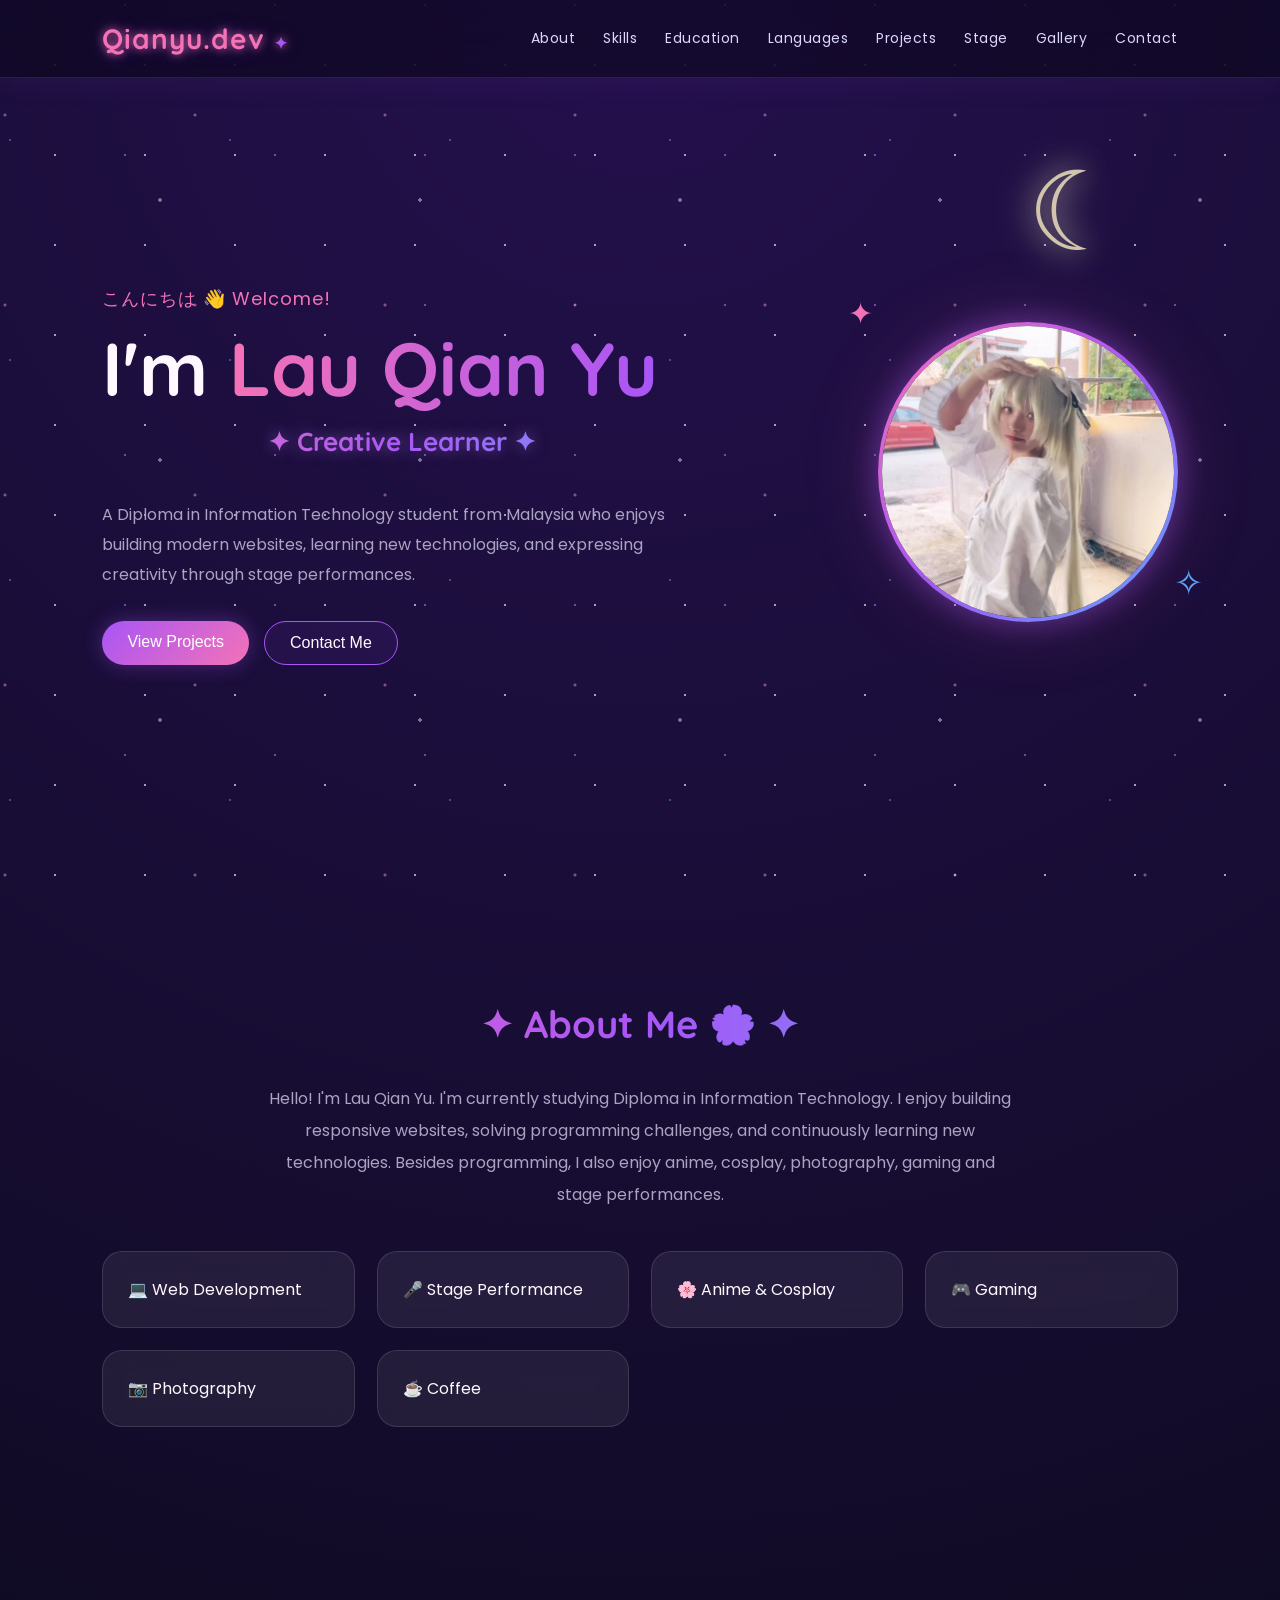
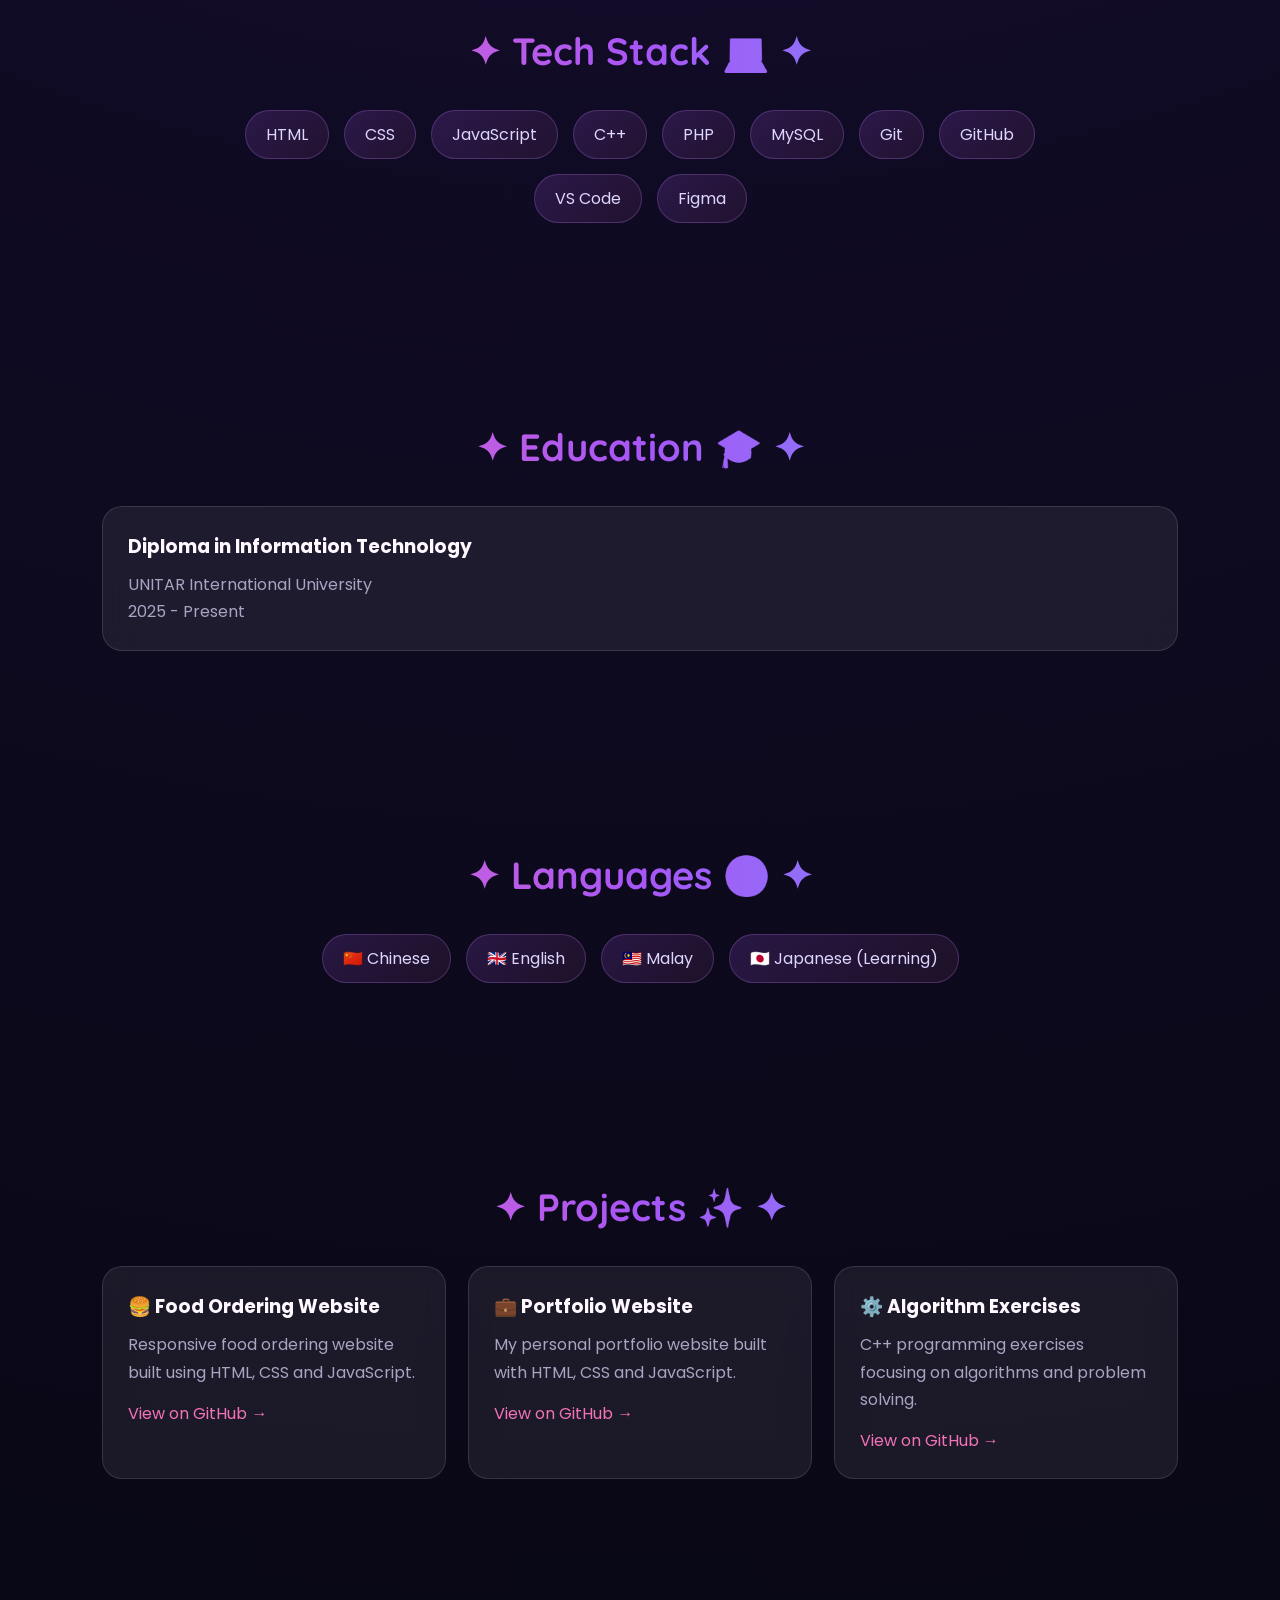
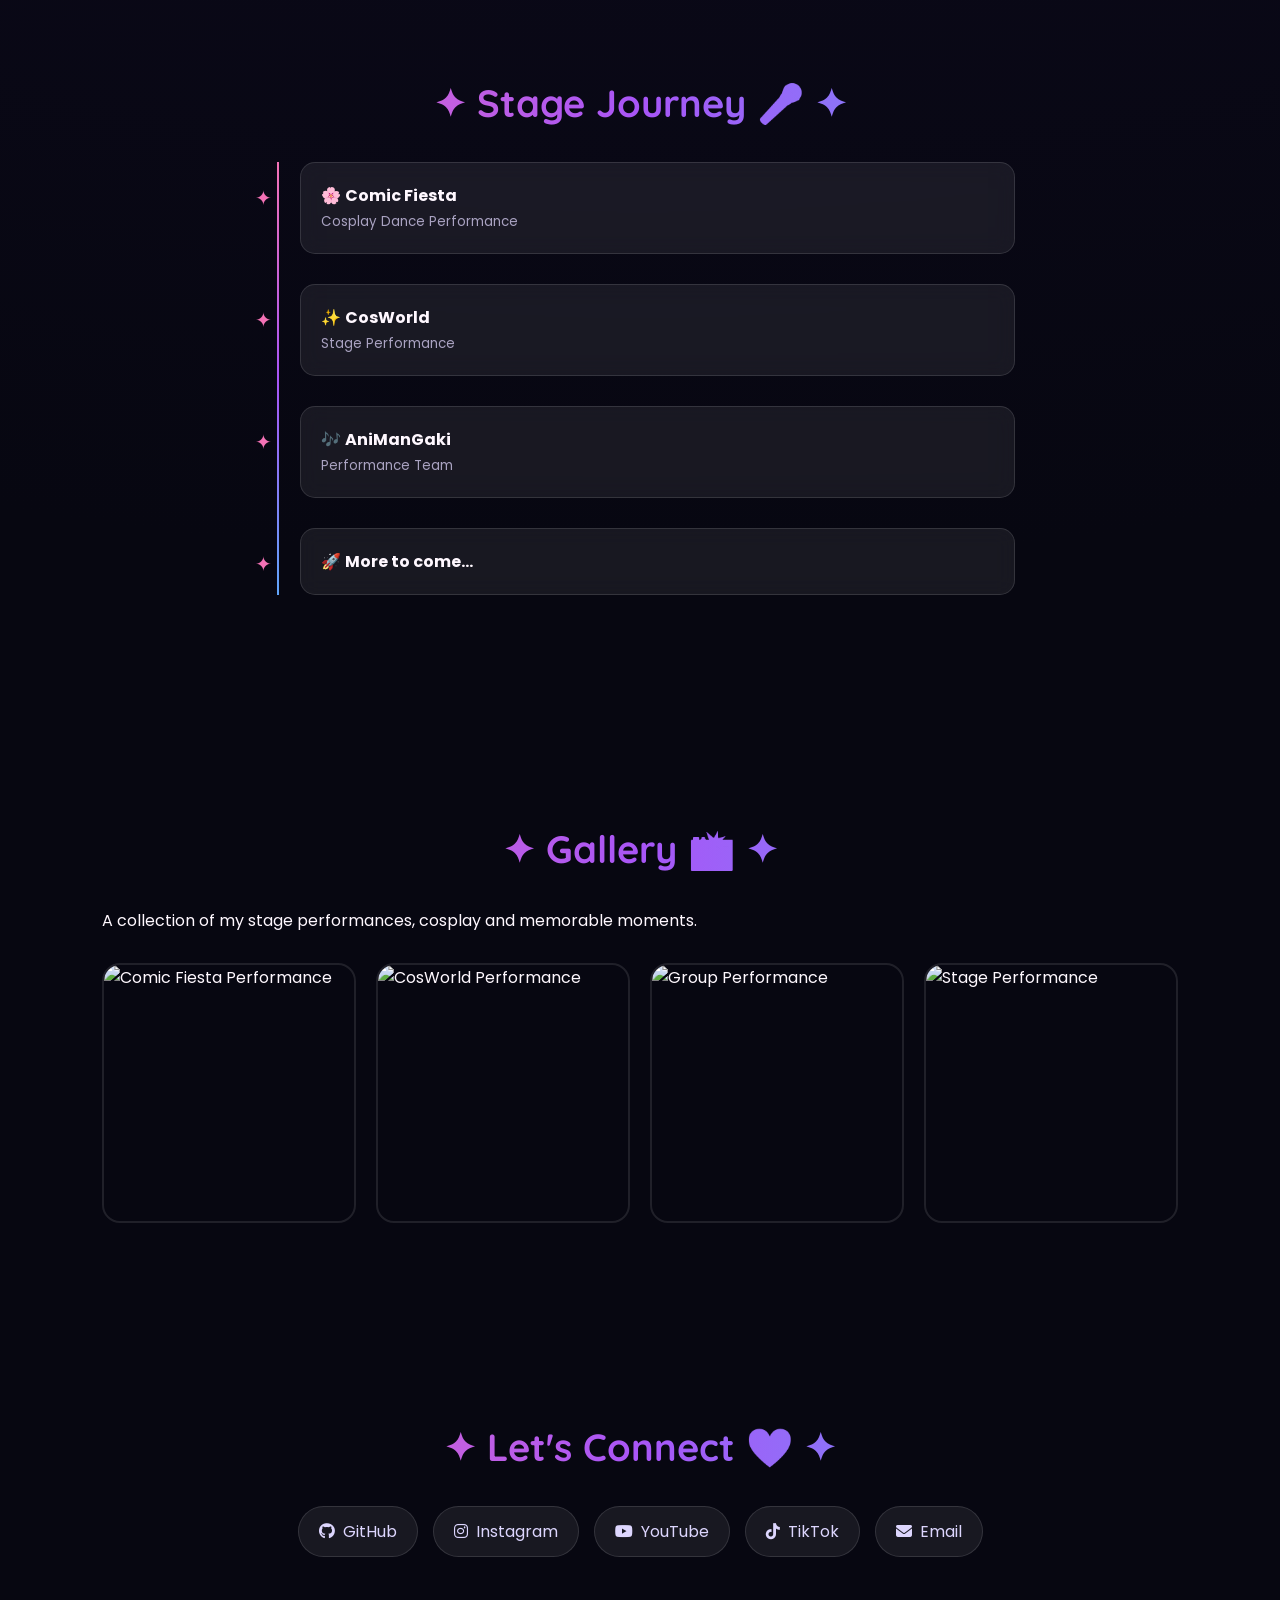
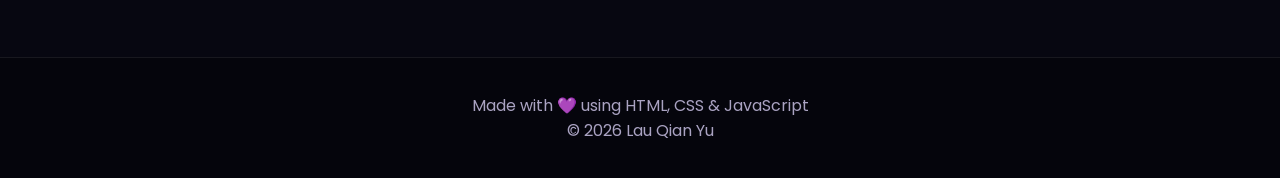
==== commit 336ef19d: "Update logo text with a decorative star" ====
--- a/index.html
+++ b/index.html
@@ -35,7 +35,7 @@
 <header>
 
     <div class="logo">
-        🌸 Qianyu.dev
+        Qianyu.dev <span>✦</span>
     </div>
 
 
--- a/style.css
+++ b/style.css
@@ -1,80 +1,1250 @@
-*{margin:0;padding:0;box-sizing:border-box}
-body{font-family:Poppins,sans-serif;background:linear-gradient(180deg,#09090b,#18181b);color:#fff}
-header{position:fixed;top:0;width:100%;display:flex;justify-content:space-between;align-items:center;padding:18px 8%;background:rgba(9,9,11,.75);backdrop-filter:blur(10px)}
-.logo{font-family:Quicksand,sans-serif;font-size:28px;color:#f472b6}
-nav a{text-decoration:none;color:#ddd;margin-left:18px}
-nav a:hover{color:#a855f7}
-.hero-button{
-
-margin-top:30px;
-
-display:flex;
-
-gap:20px;
-
-flex-wrap:wrap;
-
-}
-
-.button2{
-
-background:transparent;
-
-border:2px solid #A855F7;
-
-color:white;
-
-padding:12px 25px;
-
-border-radius:30px;
-
-text-decoration:none;
-
-transition:.3s;
-
-}
-
-.button2:hover{
-
-background:#A855F7;
-
-}
-.hero img{width:300px;border-radius:50%;border:4px solid #a855f7;box-shadow:0 0 40px rgba(168,85,247,.5)}
-.hello{color:#f472b6}
-h1{font-size:56px;font-family:Quicksand,sans-serif}
-h1 span{color:#a855f7}
-#typing{color:#60a5fa;height:35px}
-.desc{margin:20px 0}
-.button{display:inline-block;background:#a855f7;color:#fff;padding:12px 24px;border-radius:30px;text-decoration:none}
-section{padding:80px 8%}
-h2{font-family:Quicksand,sans-serif;margin-bottom:20px}
-.cards{display:grid;grid-template-columns:repeat(auto-fit,minmax(180px,1fr));gap:20px}
-.card{background:rgba(255,255,255,.05);border:1px solid rgba(255,255,255,.1);padding:20px;border-radius:18px;backdrop-filter:blur(8px);transition:.3s}
-.card:hover{transform:translateY(-6px)}
-.badges{display:flex;flex-wrap:wrap;gap:12px}
-.badges span{padding:10px 16px;background:#1e1b4b;border-radius:999px}
-.timeline{list-style:none}
-.timeline li{margin:16px 0;padding-left:10px;border-left:3px solid #a855f7}
-footer{text-align:center;padding:30px;background:#111}
-.contact-links{
-    display:flex;
-    flex-wrap:wrap;
-    gap:15px;
-    margin-top:20px;
-}
-
-.contact-links a{
-    text-decoration:none;
-    color:white;
-    background:rgba(255,255,255,.08);
-    padding:12px 20px;
-    border-radius:30px;
-    transition:.3s;
-    border:1px solid rgba(255,255,255,.1);
-}
-
-.contact-links a:hover{
-    background:#a855f7;
-    transform:translateY(-3px);
-}
-@media(max-width:768px){.hero{flex-direction:column-reverse;text-align:center}.hero img{width:200px}header{flex-direction:column;gap:10px}}
+:root {
+    --bg: #090817;
+    --bg2: #110d2b;
+
+    --purple: #a855f7;
+    --light-purple: #c084fc;
+
+    --pink: #f472b6;
+    --blue: #60a5fa;
+
+    --white: #fff8ff;
+    --text: #ddd6fe;
+    --muted: #aaa3c2;
+
+    --card: rgba(255, 255, 255, 0.07);
+    --border: rgba(255, 255, 255, 0.12);
+}
+
+
+
+* {
+    margin: 0;
+    padding: 0;
+    box-sizing: border-box;
+}
+
+
+html {
+    scroll-behavior: smooth;
+}
+
+
+body {
+    font-family: "Poppins", sans-serif;
+
+    background:
+        radial-gradient(
+            circle at 20% 20%,
+            rgba(168, 85, 247, 0.18),
+            transparent 30%
+        ),
+        radial-gradient(
+            circle at 80% 30%,
+            rgba(96, 165, 250, 0.12),
+            transparent 30%
+        ),
+        linear-gradient(
+            180deg,
+            var(--bg),
+            var(--bg2),
+            #080712
+        );
+
+    color: var(--white);
+
+    min-height: 100vh;
+
+    overflow-x: hidden;
+}
+
+
+/* ========================================
+   ANIME STAR BACKGROUND
+======================================== */
+
+body {
+    position: relative;
+    background:
+        radial-gradient(
+            circle at 50% 0%,
+            #24104d 0%,
+            #100b24 35%,
+            #070711 75%
+        );
+
+    color: var(--white);
+}
+
+
+/* Main star layer */
+
+body::before {
+    content: "";
+
+    position: fixed;
+
+    inset: 0;
+
+    pointer-events: none;
+
+    z-index: 0;
+
+    background-image:
+        radial-gradient(circle, rgba(255,255,255,0.95) 1px, transparent 1.5px),
+        radial-gradient(circle, rgba(192,132,252,0.8) 1px, transparent 1.5px),
+        radial-gradient(circle, rgba(96,165,250,0.7) 1px, transparent 1.5px);
+
+    background-size:
+        90px 90px,
+        150px 150px,
+        220px 220px;
+
+    background-position:
+        10px 20px,
+        50px 80px,
+        120px 30px;
+
+    opacity: 0.65;
+
+    animation: starsMove 20s linear infinite;
+}
+
+
+/* Second star layer */
+
+body::after {
+    content: "";
+
+    position: fixed;
+
+    inset: 0;
+
+    pointer-events: none;
+
+    z-index: 0;
+
+    background-image:
+        radial-gradient(circle, white 1.5px, transparent 2px),
+        radial-gradient(circle, #f9a8d4 1px, transparent 2px);
+
+    background-size:
+        260px 260px,
+        190px 190px;
+
+    background-position:
+        30px 70px,
+        100px 20px;
+
+    opacity: 0.45;
+
+    animation: starsTwinkle 4s ease-in-out infinite alternate;
+}
+
+
+@keyframes starsMove {
+
+    from {
+        transform: translateY(0);
+    }
+
+    to {
+        transform: translateY(40px);
+    }
+
+}
+
+
+@keyframes starsTwinkle {
+
+    from {
+        opacity: 0.25;
+    }
+
+    to {
+        opacity: 0.7;
+    }
+
+}
+
+
+/* Make website content stay above stars */
+
+header,
+section,
+footer {
+    position: relative;
+
+    z-index: 1;
+}
+/* ========================================
+   ANIME NAVBAR
+======================================== */
+
+header {
+    position: fixed;
+    top: 0;
+    left: 0;
+
+    width: 100%;
+
+    height: 78px;
+
+    display: flex;
+    align-items: center;
+    justify-content: space-between;
+
+    padding: 0 8%;
+
+    background: rgba(10, 7, 25, 0.55);
+
+    backdrop-filter: blur(18px);
+
+    border-bottom: 1px solid rgba(192, 132, 252, 0.15);
+
+    box-shadow:
+        0 5px 30px rgba(168, 85, 247, 0.08);
+
+    z-index: 1000;
+}
+
+
+/* Logo */
+
+.logo {
+    font-family: "Quicksand", sans-serif;
+
+    font-size: 28px;
+
+    font-weight: 700;
+
+    letter-spacing: 1px;
+
+    color: #f472b6;
+
+    text-shadow:
+        0 0 8px rgba(244, 114, 182, 0.8),
+        0 0 20px rgba(168, 85, 247, 0.4);
+
+    transition: 0.3s;
+}
+
+
+.logo:hover {
+    transform: scale(1.05);
+
+    text-shadow:
+        0 0 12px rgba(244, 114, 182, 1),
+        0 0 30px rgba(168, 85, 247, 0.7);
+}
+.logo span {
+    color: #a855f7;
+
+    font-size: 16px;
+
+    animation: sparkle 2s infinite;
+}
+
+
+/* Navigation */
+
+nav {
+    display: flex;
+
+    align-items: center;
+
+    gap: 28px;
+}
+
+
+nav a {
+    position: relative;
+
+    color: #ddd6fe;
+
+    text-decoration: none;
+
+    font-size: 14px;
+
+    letter-spacing: 0.5px;
+
+    transition: 0.3s;
+}
+
+
+nav a:hover {
+    color: #ffffff;
+
+    text-shadow:
+        0 0 10px rgba(192, 132, 252, 0.9);
+}
+
+
+/* Glow line */
+
+nav a::after {
+    content: "";
+
+    position: absolute;
+
+    left: 50%;
+
+    bottom: -9px;
+
+    width: 0;
+
+    height: 2px;
+
+    border-radius: 10px;
+
+    background:
+        linear-gradient(
+            90deg,
+            #f472b6,
+            #a855f7,
+            #60a5fa
+        );
+
+    box-shadow:
+        0 0 8px rgba(168, 85, 247, 0.8);
+
+    transition: 0.3s;
+}
+
+
+nav a:hover::after {
+    left: 0;
+
+    width: 100%;
+}
+
+
+/* ========================================
+   HERO
+======================================== */
+
+.hero {
+
+    min-height: 100vh;
+
+    padding: 130px 8% 80px;
+
+    display: flex;
+
+    align-items: center;
+
+    justify-content: space-between;
+
+    gap: 60px;
+
+    position: relative;
+
+    overflow: hidden;
+}
+
+
+/* Moon */
+
+.hero::before {
+
+    content: "☾";
+
+    position: absolute;
+
+    top: 130px;
+
+    right: 12%;
+
+    font-size: 110px;
+
+    color: #fef3c7;
+
+    opacity: 0.8;
+
+    text-shadow:
+        0 0 30px #fef3c7,
+        0 0 60px rgba(255,255,255,0.5);
+
+    animation: moonFloat 5s ease-in-out infinite;
+}
+
+
+@keyframes moonFloat {
+
+    0%,100% {
+        transform: translateY(0);
+    }
+
+    50% {
+        transform: translateY(-12px);
+    }
+}
+
+
+.hero-text {
+
+    max-width: 650px;
+
+    z-index: 2;
+}
+
+
+.hello {
+
+    color: var(--pink);
+
+    font-size: 18px;
+
+    margin-bottom: 15px;
+
+    letter-spacing: 1px;
+}
+
+
+.hero h1 {
+
+    font-family: "Quicksand", sans-serif;
+
+    font-size: clamp(45px, 7vw, 75px);
+
+    line-height: 1.1;
+
+    margin-bottom: 15px;
+}
+
+
+.hero h1 span {
+
+    background: linear-gradient(
+        90deg,
+        var(--pink),
+        var(--purple),
+        var(--blue)
+    );
+
+    -webkit-background-clip: text;
+
+    -webkit-text-fill-color: transparent;
+
+    background-size: 200%;
+
+    animation: gradientMove 5s ease infinite;
+}
+
+
+@keyframes gradientMove {
+
+    0% {
+        background-position: 0%;
+    }
+
+    50% {
+        background-position: 100%;
+    }
+
+    100% {
+        background-position: 0%;
+    }
+}
+
+
+#typing {
+
+    color: var(--light-purple);
+
+    font-size: 26px;
+
+    min-height: 40px;
+
+    text-shadow:
+        0 0 15px rgba(192,132,252,0.5);
+}
+
+
+.desc {
+
+    max-width: 600px;
+
+    color: var(--muted);
+
+    line-height: 1.9;
+
+    margin-top: 15px;
+}
+
+
+/* ========================================
+   HERO BUTTON
+======================================== */
+
+.hero-button {
+
+    display: flex;
+
+    gap: 15px;
+
+    margin-top: 30px;
+
+    flex-wrap: wrap;
+}
+
+
+.button,
+.button2 {
+
+    display: inline-block;
+
+    padding: 12px 25px;
+
+    border-radius: 30px;
+
+    text-decoration: none;
+
+    transition: 0.3s;
+
+    font-weight: 500;
+}
+
+
+.button {
+
+    color: white;
+
+    background: linear-gradient(
+        135deg,
+        var(--purple),
+        var(--pink)
+    );
+
+    box-shadow:
+        0 0 20px rgba(168,85,247,0.35);
+}
+
+
+.button:hover {
+
+    transform: translateY(-4px) scale(1.03);
+
+    box-shadow:
+        0 0 30px rgba(168,85,247,0.6);
+}
+
+
+.button2 {
+
+    color: var(--white);
+
+    border: 1px solid var(--purple);
+
+    background: rgba(168,85,247,0.08);
+}
+
+
+.button2:hover {
+
+    background: rgba(168,85,247,0.25);
+
+    transform: translateY(-4px);
+}
+
+
+/* ========================================
+   HERO IMAGE
+======================================== */
+
+.hero-image {
+
+    position: relative;
+
+    z-index: 2;
+}
+
+
+.hero-image::before {
+
+    content: "✦";
+
+    position: absolute;
+
+    top: -30px;
+
+    left: -30px;
+
+    color: var(--pink);
+
+    font-size: 30px;
+
+    animation: sparkle 2s infinite;
+}
+
+
+.hero-image::after {
+
+    content: "✧";
+
+    position: absolute;
+
+    right: -25px;
+
+    bottom: 20px;
+
+    color: var(--blue);
+
+    font-size: 35px;
+
+    animation: sparkle 3s infinite;
+}
+
+
+@keyframes sparkle {
+
+    0%,100% {
+        opacity: 0.3;
+
+        transform: scale(0.8);
+    }
+
+    50% {
+        opacity: 1;
+
+        transform: scale(1.2);
+    }
+}
+
+
+.hero-image img {
+
+    width: 300px;
+
+    height: 300px;
+
+    object-fit: cover;
+
+    border-radius: 50%;
+
+    border: 4px solid transparent;
+
+    background:
+        linear-gradient(
+            var(--bg),
+            var(--bg)
+        ) padding-box,
+
+        linear-gradient(
+            135deg,
+            var(--pink),
+            var(--purple),
+            var(--blue)
+        ) border-box;
+
+    box-shadow:
+
+        0 0 30px rgba(168,85,247,0.45),
+
+        0 0 80px rgba(244,114,182,0.18);
+
+    animation: profileFloat 4s ease-in-out infinite;
+}
+
+
+@keyframes profileFloat {
+
+    0%,100% {
+        transform: translateY(0);
+    }
+
+    50% {
+        transform: translateY(-12px);
+    }
+}
+
+
+/* ========================================
+   SECTIONS
+======================================== */
+
+section {
+
+    padding: 100px 8%;
+
+    position: relative;
+}
+
+
+section h2 {
+
+    font-family: "Quicksand", sans-serif;
+
+    font-size: 38px;
+
+    text-align: center;
+
+    margin-bottom: 35px;
+
+    background: linear-gradient(
+        90deg,
+        var(--pink),
+        var(--purple),
+        var(--blue)
+    );
+
+    -webkit-background-clip: text;
+
+    -webkit-text-fill-color: transparent;
+}
+
+
+section h2::before {
+
+    content: "✦ ";
+
+}
+
+
+section h2::after {
+
+    content: " ✦";
+
+}
+
+
+/* ========================================
+   ABOUT
+======================================== */
+
+.about-text {
+
+    max-width: 750px;
+
+    margin: 0 auto 40px;
+
+    text-align: center;
+
+    color: var(--muted);
+
+    line-height: 2;
+
+}
+
+
+/* ========================================
+   CARDS
+======================================== */
+
+.cards {
+
+    display: grid;
+
+    grid-template-columns:
+        repeat(
+            auto-fit,
+            minmax(200px, 1fr)
+        );
+
+    gap: 22px;
+}
+
+
+.card {
+
+    padding: 25px;
+
+    border-radius: 20px;
+
+    background: var(--card);
+
+    border: 1px solid var(--border);
+
+    backdrop-filter: blur(12px);
+
+    transition: 0.35s;
+
+    position: relative;
+
+    overflow: hidden;
+}
+
+
+.card::before {
+
+    content: "";
+
+    position: absolute;
+
+    top: -60px;
+
+    right: -60px;
+
+    width: 120px;
+
+    height: 120px;
+
+    background: var(--purple);
+
+    filter: blur(60px);
+
+    opacity: 0;
+
+    transition: 0.35s;
+}
+
+
+.card:hover {
+
+    transform:
+        translateY(-8px)
+        rotate(-1deg);
+
+    border-color: rgba(192,132,252,0.5);
+
+    box-shadow:
+        0 15px 40px rgba(0,0,0,0.35),
+        0 0 25px rgba(168,85,247,0.15);
+}
+
+
+.card:hover::before {
+
+    opacity: 0.5;
+}
+
+
+.card h3 {
+
+    color: var(--white);
+
+    margin-bottom: 10px;
+}
+
+
+.card p {
+
+    color: var(--muted);
+
+    line-height: 1.7;
+}
+
+
+.card a {
+
+    display: inline-block;
+
+    margin-top: 15px;
+
+    color: var(--pink);
+
+    text-decoration: none;
+}
+
+
+.card a:hover {
+
+    color: var(--blue);
+}
+
+
+/* ========================================
+   BADGES
+======================================== */
+
+.badges {
+
+    display: flex;
+
+    justify-content: center;
+
+    flex-wrap: wrap;
+
+    gap: 15px;
+
+    max-width: 800px;
+
+    margin: auto;
+}
+
+
+.badges span {
+
+    padding: 11px 20px;
+
+    border-radius: 30px;
+
+    background:
+        linear-gradient(
+            135deg,
+            rgba(168,85,247,0.18),
+            rgba(244,114,182,0.08)
+        );
+
+    border: 1px solid rgba(192,132,252,0.25);
+
+    color: var(--text);
+
+    transition: 0.3s;
+}
+
+
+.badges span:hover {
+
+    transform: translateY(-4px);
+
+    color: white;
+
+    border-color: var(--pink);
+
+    box-shadow:
+        0 0 20px rgba(244,114,182,0.25);
+}
+
+
+/* ========================================
+   TIMELINE
+======================================== */
+
+.timeline {
+
+    max-width: 750px;
+
+    margin: auto;
+
+    list-style: none;
+
+    position: relative;
+}
+
+
+.timeline::before {
+
+    content: "";
+
+    position: absolute;
+
+    left: 12px;
+
+    top: 0;
+
+    bottom: 0;
+
+    width: 2px;
+
+    background:
+        linear-gradient(
+            var(--pink),
+            var(--purple),
+            var(--blue)
+        );
+}
+
+
+.timeline li {
+
+    margin-bottom: 30px;
+
+    margin-left: 35px;
+
+    padding: 20px;
+
+    background: var(--card);
+
+    border: 1px solid var(--border);
+
+    border-radius: 15px;
+
+    position: relative;
+
+    backdrop-filter: blur(10px);
+
+    transition: 0.3s;
+}
+
+
+.timeline li::before {
+
+    content: "✦";
+
+    position: absolute;
+
+    left: -46px;
+
+    top: 20px;
+
+    color: var(--pink);
+
+    font-size: 20px;
+}
+
+
+.timeline li:hover {
+
+    transform: translateX(8px);
+
+    border-color: var(--pink);
+}
+
+
+.timeline small {
+
+    color: var(--muted);
+
+}
+
+
+/* ========================================
+   GALLERY
+======================================== */
+
+.gallery {
+
+    display: grid;
+
+    grid-template-columns:
+        repeat(
+            auto-fit,
+            minmax(220px, 1fr)
+        );
+
+    gap: 20px;
+
+    margin-top: 30px;
+}
+
+
+.gallery img {
+
+    width: 100%;
+
+    height: 260px;
+
+    object-fit: cover;
+
+    border-radius: 18px;
+
+    border: 2px solid rgba(255,255,255,0.1);
+
+    transition: 0.4s;
+
+    cursor: pointer;
+
+    filter: saturate(0.9);
+}
+
+
+.gallery img:hover {
+
+    transform:
+        scale(1.04)
+        rotate(1deg);
+
+    border-color: var(--pink);
+
+    box-shadow:
+        0 0 30px rgba(244,114,182,0.25);
+
+    filter: saturate(1.2);
+}
+
+
+/* ========================================
+   CONTACT
+======================================== */
+
+.contact-links {
+
+    display: flex;
+
+    justify-content: center;
+
+    flex-wrap: wrap;
+
+    gap: 15px;
+
+    margin-top: 30px;
+}
+
+
+.contact-links a {
+
+    display: flex;
+
+    align-items: center;
+
+    gap: 8px;
+
+    padding: 12px 20px;
+
+    color: var(--text);
+
+    text-decoration: none;
+
+    border-radius: 30px;
+
+    background: var(--card);
+
+    border: 1px solid var(--border);
+
+    transition: 0.3s;
+}
+
+
+.contact-links a:hover {
+
+    color: white;
+
+    background:
+        linear-gradient(
+            135deg,
+            var(--purple),
+            var(--pink)
+        );
+
+    transform: translateY(-4px);
+
+    box-shadow:
+        0 0 25px rgba(168,85,247,0.35);
+}
+
+
+/* ========================================
+   FOOTER
+======================================== */
+
+footer {
+
+    text-align: center;
+
+    padding: 35px;
+
+    background: rgba(0,0,0,0.25);
+
+    color: var(--muted);
+
+    border-top:
+        1px solid rgba(255,255,255,0.08);
+}
+
+
+/* ========================================
+   RESPONSIVE
+======================================== */
+
+@media (max-width: 900px) {
+
+    header {
+
+        padding: 15px 5%;
+
+    }
+
+
+    nav {
+
+        gap: 10px;
+
+        flex-wrap: wrap;
+
+        justify-content: center;
+    }
+
+
+    nav a {
+
+        font-size: 12px;
+
+    }
+
+
+    .hero {
+
+        flex-direction: column-reverse;
+
+        text-align: center;
+
+        padding-top: 150px;
+    }
+
+
+    .hero-button {
+
+        justify-content: center;
+
+    }
+
+
+    .hero-image img {
+
+        width: 230px;
+
+        height: 230px;
+
+    }
+
+
+    .hero::before {
+
+        right: 5%;
+
+        font-size: 70px;
+
+    }
+
+
+    section {
+
+        padding: 75px 6%;
+
+    }
+
+}
+
+
+@media (max-width: 600px) {
+
+    header {
+
+        position: relative;
+
+    }
+
+
+    nav {
+
+        display: none;
+
+    }
+
+
+    .hero {
+
+        padding-top: 80px;
+
+    }
+
+
+    .hero h1 {
+
+        font-size: 42px;
+
+    }
+
+
+    #typing {
+
+        font-size: 21px;
+
+    }
+
+
+    section h2 {
+
+        font-size: 30px;
+
+    }
+
+
+    .gallery img {
+
+        height: 220px;
+
+    }
+
+}
